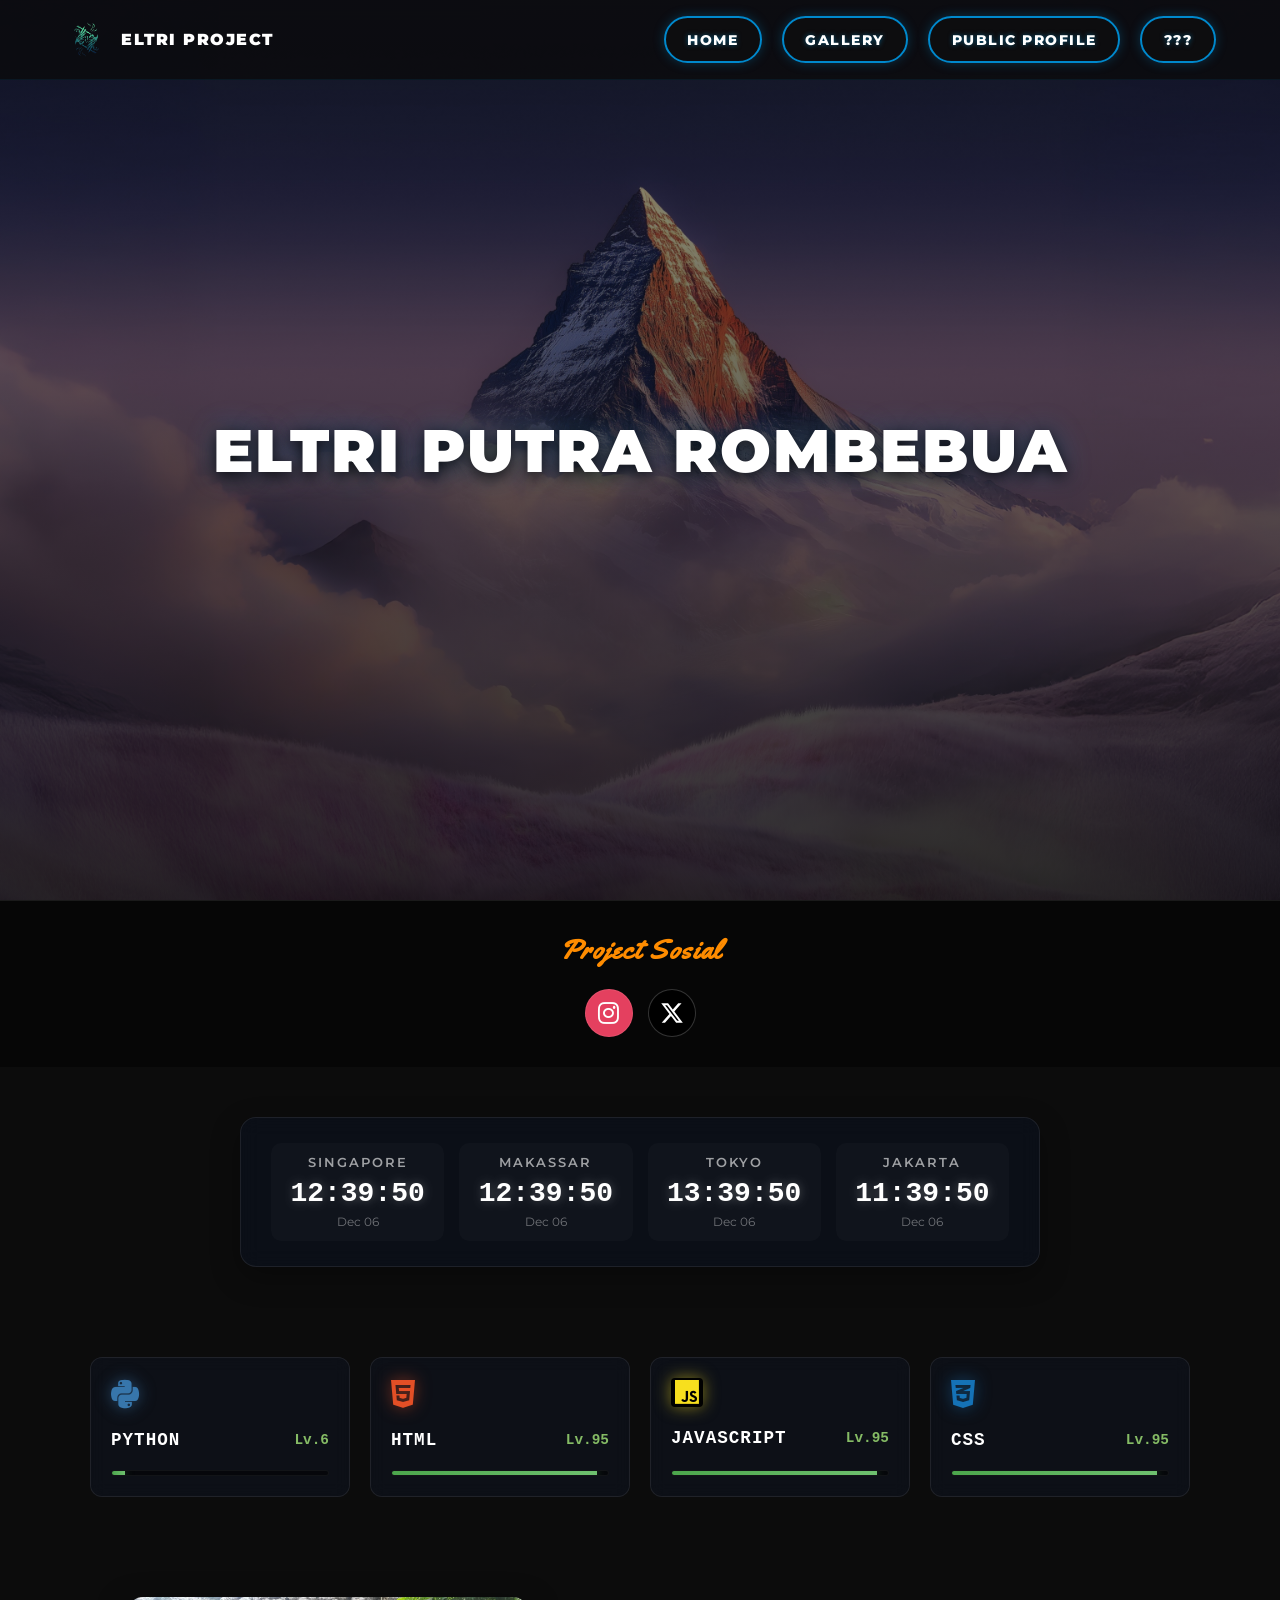
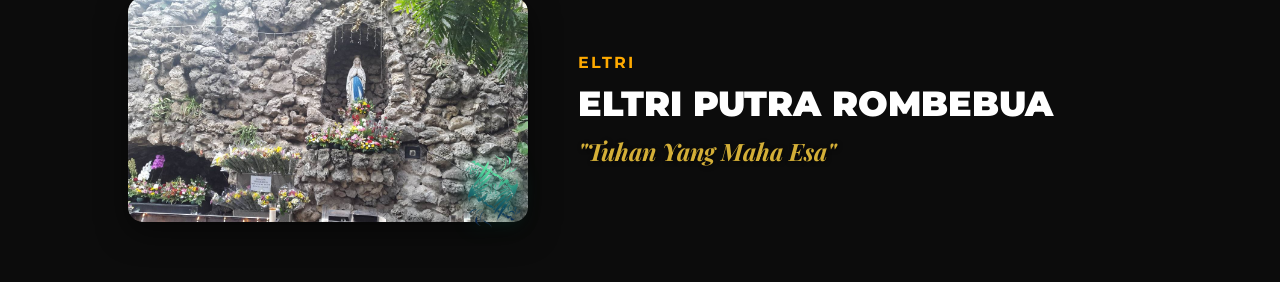
==== index.html @ 81225ab4 "Update index.html" ====
<!DOCTYPE html>
<html lang="id">
<head>
    <meta charset="UTF-8">
    <meta name="viewport" content="width=device-width, initial-scale=1.0">
    <title>ELTRI PROJECT</title>
    <meta name="theme-color" content="#000000">
    
    <link rel="icon" type="image/png" href="logo.png">
    <link href="https://fonts.googleapis.com/css2?family=Montserrat:wght@400;600;700;900&family=Playfair+Display:ital,wght@1,500;1,700&family=Yellowtail&display=swap" rel="stylesheet">
    
    <link rel="stylesheet" href="https://cdnjs.cloudflare.com/ajax/libs/font-awesome/6.4.0/css/all.min.css">
    <link rel="stylesheet" href="css/style.css">
    <link rel="stylesheet" href="css/gallery.css">

    <style>

        @media screen and (max-width: 768px) {
            .hero-content h1 {
                font-size: 20px !important;    
                line-height: 1.2 !important;   
                margin-top: 50px !important;   
                width: 100% !important;
                text-align: center !important;
            }
            .hero-content {
                padding: 0 20px !important;
            }
        }
        
        @media screen and (min-width: 769px) {
            .hero-content h1 {
                font-size: 60px !important;   
            }
        }
    </style>
</head>
<body>

    <script>
document.addEventListener('contextmenu', function(e) {
        e.preventDefault();
        alert("❌ SECURITY PROTOCOL: Hak Akses Hanya Untuk Master Eltri!");
    });


    document.addEventListener('selectstart', function(e) {
        e.preventDefault();
    });


    document.addEventListener('keydown', function(e) {

        if (e.keyCode === 123) {
            e.preventDefault();
            alert("🛡️ ELTRI SHIELD: Akses F12 Developer Tools Dikunci!");
            return false;
        }

        if (e.ctrlKey && e.shiftKey && e.keyCode === 73) {
            e.preventDefault();
            alert("🛡️ ELTRI SHIELD: Fitur Inspect Element Dikunci!");
            return false;
        }

        if (e.ctrlKey && e.shiftKey && e.keyCode === 74) {
            e.preventDefault();
            alert("🛡️ ELTRI SHIELD: Fitur Console Dikunci!");
            return false;
        }

        if (e.ctrlKey && e.shiftKey && e.keyCode === 67) {
            e.preventDefault();
            alert("🛡️ ELTRI SHIELD: Fitur Element Selector Dikunci!");
            return false;
        }

        if (e.ctrlKey && e.keyCode === 85) {
            e.preventDefault();
            alert("🛡️ ELTRI SHIELD: Dilarang Mengintip Source Code Utama!");
            return false;
        }

        if (e.ctrlKey && e.keyCode === 83) {
            e.preventDefault();
            alert("🛡️ ELTRI SHIELD: Dilarang Mendownload Halaman Ini!");
            return false;
        }
    });

    </script>    

<div id="root"></div>

    <script src="js/index.NSMKZs.js"></script>
    <script src="js/script.dbcsje.js"></script>
    
</body>
</html>
---- css/style.css ----
/* ==========================================================================
   1. RESET, GENERAL STYLE, & PAGE TRANSITIONS (VIEW TRANSITIONS API)
   ========================================================================== */
* {
    margin: 0;
    padding: 0;
    box-sizing: border-box;
    -webkit-tap-highlight-color: transparent;
}

/* --- FITUR ANIMASI TRANSISI ANTAR HALAMAN (MURNI CSS BROWSER) --- */
@view-transition {
    navigation: auto; /* Mengaktifkan animasi otomatis saat klik menu pindah halaman */
}

/* Animasi halaman lama saat mulai menghilang */
::view-transition-old(root) {
    animation: fade-out 0.3s cubic-bezier(0.4, 0, 0.2, 1) both,
               scale-down 0.3s cubic-bezier(0.4, 0, 0.2, 1) both;
}

/* Animasi halaman baru saat meluncur masuk */
::view-transition-new(root) {
    animation: fade-in 0.4s cubic-bezier(0.4, 0, 0.2, 1) both,
               slide-up 0.4s cubic-bezier(0.1, 0.9, 0.2, 1) both;
}

/* Keyframes Pergerakan Animasi */
@keyframes fade-out { from { opacity: 1; } to { opacity: 0; } }
@keyframes fade-in { from { opacity: 0; } to { opacity: 1; } }
@keyframes scale-down { from { transform: scale(1); } to { transform: scale(0.98); } }
@keyframes slide-up { from { transform: translateY(30px); } to { transform: translateY(0); } }

body {
    background-color: #0c0c0c !important; /* Kembalikan hitam pekat gahar */
    font-family: 'Montserrat', sans-serif;
    color: #ffffff !important;
    margin: 0;
    padding: 0;
    width: 100%;
    min-height: 100vh;
    overflow-x: hidden; /* Mencegah layar geser kanan-kiri */
}

/* ==========================================================================
   2. HERO SECTION & BACKGROUND LAYER (OPTIMIZED)
   ========================================================================== */
.hero {
    position: relative;
    width: 100%;
    height: 100vh;
    /* Gabungan background linear gelap gahar */
    background: linear-gradient(rgba(12, 12, 12, 0.4), rgba(12, 12, 12, 0.85)), 
                url('../image/es.jpg') no-repeat center center fixed !important;
    background-size: cover !important;
    display: flex;
    align-items: center;
    justify-content: center;
    overflow: hidden;
}

/* Efek shadow teks biar nama Lu makin menyala gahar */
.hero-content h1 {
    font-family: 'Montserrat', sans-serif !important;
    font-weight: 900 !important;
    color: #ffffff !important;
    text-shadow: 0 4px 15px rgba(0, 0, 0, 0.8), 0 0 30px rgba(0, 136, 204, 0.3) !important;
    letter-spacing: 2px;
    text-transform: uppercase;
}

/* ==========================================================================
   3. KONFIGURASI NAVBAR UTAMA (BIRU NEON GLOW)
   ========================================================================== */
.container-navbar {
    background: rgba(10, 10, 10, 0.75) !important;
    display: flex !important;
    justify-content: space-between !important;
    align-items: center !important;
    padding: 0 5% !important;
    height: 80px !important;
    position: fixed !important;
    top: 0; left: 0; width: 100%;
    z-index: 100000 !important;
    border-bottom: 1px solid rgba(0, 136, 204, 0.1) !important;
    transition: all 0.4s ease-in-out !important;
}

/* Aktif via JS saat user melakukan scroll ke bawah */
.container-navbar.navbar-scrolled {
    background: rgba(10, 10, 10, 0.98) !important;
    height: 70px !important;
    border-bottom: 1px solid rgba(0, 136, 204, 0.6) !important;
    box-shadow: 0 5px 25px rgba(0, 136, 204, 0.3) !important;
}

.logo-link { 
    display: flex; 
    align-items: center; 
    gap: 15px; 
    text-decoration: none; 
    color: white; 
}

.logo { 
    width: 45px !important; 
    height: 45px !important; 
    object-fit: contain;
}

.brand-text { 
    font-weight: bold; 
    text-transform: uppercase; 
}

/* ==========================================================================
   4. DESKTOP & MOBILE RESPONSIVE NAVBAR
   ========================================================================== */
/* --- RESPONSIVE BAR LAPTOP & PC --- */
@media screen and (min-width: 769px) {
    .menu-toggle { 
        display: none !important; 
    }
    .ul-navbar {
        display: flex;
        list-style: none;
        gap: 20px;
    }
    .menu-item-btn {
        text-decoration: none;
        color: white !important;
        font-weight: 800 !important;
        font-family: 'Montserrat', sans-serif !important;
        font-size: 13px !important;
        letter-spacing: 1.5px;
        padding: 8px 20px !important;
        border: 2px solid #0088cc;
        border-radius: 50px;
        background: transparent !important;
        transition: all 0.3s ease;
        text-shadow: 0 0 5px rgba(0, 136, 204, 0.5);
    }
    .menu-item-btn:hover {
        background: #0088cc !important;
        color: #ffffff !important;
        box-shadow: 0 0 20px rgba(0, 136, 204, 0.8);
        transform: translateY(-2px);
    }
    .menu-item-btn i { 
        display: none !important; 
    }
}

/* --- RESPONSIVE BAR HP / SIDEBAR MOBILE --- */
@media screen and (max-width: 768px) {
    .container-navbar {
        padding: 10px 20px;
        height: 70px;
    }
    .menu-toggle { 
        display: flex; 
        flex-direction: column;
        gap: 5px;
        cursor: pointer;
        z-index: 10001; 
    }
    .menu-toggle span {
        display: block;
        width: 30px;
        height: 3px;
        background: white;
        border-radius: 10px;
        transition: 0.4s cubic-bezier(0.68, -0.6, 0.32, 1.6);
    }
    .menu-toggle.is-active span {
        background: #ffffff !important; 
        box-shadow: none !important; 
    }

    .menu-toggle.is-active span:nth-child(1) { 
        transform: translateY(8px) rotate(45deg) !important; 
    }
    .menu-toggle.is-active span:nth-child(2) { 
        opacity: 0 !important; 
    }
    .menu-toggle.is-active span:nth-child(3) { 
        transform: translateY(-8px) rotate(-45deg) !important; 
    }

    .ul-navbar {
        position: fixed;
        top: 0; 
        right: -100%;
        width: 300px; 
        height: 100vh;
        background: #0f0f0f;
        display: flex;
        flex-direction: column;
        justify-content: flex-start; 
        padding-top: 100px; 
        align-items: center;
        gap: 15px;
        transition: 0.5s ease;
        border-top-left-radius: 40px;
        border-bottom-left-radius: 40px;
        list-style: none;
    }
    .ul-navbar.active { 
        right: 0; 
    }
    .menu-item-btn {
        display: flex;
        align-items: center;
        gap: 15px;
        background: rgba(255, 255, 255, 0.05) !important;
        padding: 15px 25px !important;
        width: 250px;
        border-radius: 50px;
        color: white !important;
        text-decoration: none;
        font-size: 14px;
        font-weight: 700;
        border: none !important;
    }
    .menu-item-btn i { 
        display: inline-block !important; 
        color: #0088cc;
        font-size: 16px;
    }
    .active-btn { 
        background: #0061f2 !important; 
    }
}

/* ==========================================================================
   5. PROFILE & BIODATA AREA (DARK TRANS-GLASSMORPHISM)
   ========================================================================== */
.profile-section {
    background-color: #0c0c0c !important; /* FIX: Ubah dari transparent ke hitam gahar biar ga bocor putih */
    padding: 60px 10%;
    color: #ffffff !important;
}

.container-flex {
    display: flex;
    align-items: center;
    gap: 50px;
    flex-wrap: wrap;
    justify-content: center;
}

.image-wrapper {
    position: relative; 
    display: inline-block;
}

.img-main {
    width: 100%;
    max-width: 400px;
    border-radius: 15px;
    display: block;
    box-shadow: 0 10px 30px rgba(0,0,0,0.5);
}

.floating-logo {
    position: absolute;
    bottom: -15px; 
    right: -15px;  
    width: 100px;  
    z-index: 10;
    filter: drop-shadow(0 0 10px rgba(0, 255, 200, 0.5));
}

.floating-logo img {
    width: 100%;
    background: transparent !important;
}

.text-wrapper {
    flex: 1;
    min-width: 300px;
}

.label-eltri {
    color: #ffaa00;
    font-weight: bold;
    letter-spacing: 2px;
    text-transform: uppercase;
}

.name-title {
    font-size: 35px;
    margin: 10px 0;
    font-weight: 900;
    color: #ffffff;
}

.visi-text {
    font-family: 'Playfair Display', Georgia, serif;
    font-size: 24px;
    font-style: italic; 
    font-weight: 700;
    color: #d4af37; 
    text-shadow: 1px 1px 4px rgba(0, 0, 0, 0.6);
    margin-top: 5px;
}

/* ==========================================================================
   6. WORLD CLOCK SYSTEM (DARK GLOW THEME)
   ========================================================================== */
.world-clock-container {
    display: flex;
    justify-content: space-between;
    align-items: center;
    gap: 15px;
    padding: 25px 30px;
    flex-wrap: nowrap;
    background: rgba(11, 21, 40, 0.4) !important; 
    border-radius: 16px;
    backdrop-filter: blur(10px);
    border: 1px solid rgba(255, 255, 255, 0.08) !important;
    max-width: 800px;
    margin: 50px auto;
    box-shadow: 0 10px 30px rgba(0, 0, 0, 0.3);
}

.clock-card {
    display: flex;
    flex-direction: column;
    align-items: center;
    flex: 1;
    min-width: 140px;
    padding: 12px;
    border-radius: 10px;
    background: rgba(255, 255, 255, 0.02) !important;
    transition: transform 0.3s ease, background 0.3s ease;
}

.clock-card:hover {
    background: rgba(255, 255, 255, 0.05) !important;
    transform: translateY(-5px);
}

.city-name {
    font-size: 0.8rem;
    font-weight: 600;
    color: rgba(255, 255, 255, 0.6) !important;
    letter-spacing: 2px;
    margin-bottom: 8px;
    text-transform: uppercase;
}

.time-display {
    font-size: 1.75rem;
    font-weight: 700;
    color: #ffffff !important;
    text-shadow: 0 0 12px rgba(255, 255, 255, 0.3);
    font-family: 'Courier New', monospace;
}

.date-display {
    font-size: 0.75rem;
    color: rgba(255, 255, 255, 0.4) !important;
    margin-top: 5px;
}

/* RESPONSIVE JAM DI HP */
@media screen and (max-width: 768px) {
    .world-clock-container {
        gap: 5px;
        padding: 12px 6px;
        margin: 20px auto;
        max-width: 96%;
        border-radius: 10px;
        flex-wrap: nowrap;
    }
    .clock-card {
        min-width: auto;
        flex: 1;
        padding: 4px 2px;
        background: rgba(255, 255, 255, 0.01) !important;
        border-radius: 6px;
    }
    .city-name {
        font-size: 0.55rem !important;
        letter-spacing: 0.5px;
        margin-bottom: 4px;
    }
    .time-display {
        font-size: 0.95rem !important;
        text-shadow: 0 0 5px rgba(255, 255, 255, 0.2);
    }
    .date-display {
        font-size: 0.5rem !important;
        margin-top: 2px;
    }
}

/* ==========================================================================
   7. RPG SYSTEM DIGITAL SKILL CARD (DARK THEME)
   ========================================================================== */
.skills-section-wrapper {
    width: 100%;
    padding: 40px 0;
    background: #0c0c0c !important; /* FIX: Ubah dari transparent ke hitam gahar biar ga bocor putih */
    display: flex;
    justify-content: center;
    align-items: center;
}

.skills-grid-container {
    display: flex;
    flex-direction: row;
    justify-content: center;
    gap: 20px;
    width: 90%;
    max-width: 1200px;
}

.rpg-skill-card {
    background: rgba(15, 23, 42, 0.4) !important;
    border: 1px solid rgba(255, 255, 255, 0.08) !important;
    border-radius: 12px;
    padding: 20px;
    width: 260px;
    min-width: 230px;
    height: 140px;
    backdrop-filter: blur(8px);
    font-family: 'Courier New', monospace;
    box-sizing: border-box;
    display: flex;
    flex-direction: column;
    justify-content: space-between;
    transition: all 0.3s ease;
}

.rpg-skill-card:hover {
    transform: translateY(-5px);
    background: rgba(15, 23, 42, 0.6) !important;
    border-color: rgba(76, 166, 76, 0.5) !important;
    box-shadow: 0 10px 20px rgba(0, 0, 0, 0.4);
}

.skill-card-logo-zone {
    display: flex;
    justify-content: flex-start;
    align-items: center;
    width: 100%;
    margin-bottom: 5px;
}

.skill-icon-logo {
    font-size: 2rem;
    filter: drop-shadow(0 2px 8px rgba(0,0,0,0.3));
}

/* BRANDING COLOR NEON GLOW */
.python-color { color: #3776AB; filter: drop-shadow(0 0 8px rgba(55, 118, 171, 0.6)); }
.html-color { color: #E34F26; filter: drop-shadow(0 0 8px rgba(227, 79, 38, 0.6)); }
.js-color { color: #F7DF1E; background: #000; border-radius: 4px; padding: 1px 4px; font-size: 1.7rem; filter: drop-shadow(0 0 8px rgba(247, 223, 30, 0.5)); }
.css-color { color: #1572B6; filter: drop-shadow(0 0 8px rgba(21, 114, 182, 0.6)); }

.skill-card-header {
    display: flex;
    justify-content: space-between;
    align-items: center;
    width: 100%;
    margin-bottom: 6px;
}

.skill-title {
    font-size: 1.1rem;
    font-weight: 700;
    color: #ffffff !important;
    letter-spacing: 1px;
}

.card-level {
    font-size: 0.9rem;
    color: #85bb65 !important;
    font-weight: bold;
}

.card-progress-bar {
    width: 100%;
    height: 6px;
    background: rgba(0, 0, 0, 0.5);
    border-radius: 4px;
    overflow: hidden;
    border: 1px solid rgba(255, 255, 255, 0.05);
}

.progress-fill {
    height: 100%;
    background: linear-gradient(90deg, #4ca64c, #6ec06e);
    box-shadow: 0 0 10px rgba(76, 166, 76, 0.6);
}

/* RESPONSIF SKILL CARD DI HP */
@media screen and (max-width: 768px) {
    .skills-grid-container {
        flex-wrap: wrap;
        gap: 12px;
        justify-content: center;
        width: 95%;
    }
    .rpg-skill-card {
        width: calc(50% - 12px);
        min-width: 140px;
        height: 115px;
        padding: 12px 15px;
        border-radius: 8px;
    }
    .skill-icon-logo { font-size: 1.6rem; }
    .js-color { font-size: 1.4rem; }
    .skill-title { font-size: 0.95rem !important; }
    .card-level { font-size: 0.8rem !important; }
    .card-progress-bar { height: 4px; }
}

/* ==========================================================================
   8. FOOTER DESIGN & INTERACTIVE SOCIAL MEDIA (PURE DARK)
   ========================================================================== */
.social-footer {
    background-color: rgba(0, 0, 0, 0.5) !important;
    padding: 30px 0; 
    text-align: center;
    width: 100%;
    border-top: 1px solid rgba(255, 255, 255, 0.08) !important;
}

.social-footer h3 {
    margin-bottom: 20px;
    font-family: 'Yellowtail', cursive; 
    color: #ff8c00 !important;
    font-size: 28px;
    letter-spacing: 1px;
}

.social-icons {
    display: flex;
    justify-content: center;
    align-items: center;
    gap: 15px; 
}

.social-icons a {
    display: inline-flex;
    align-items: center;
    justify-content: center;
    width: 48px;
    height: 48px;
    border-radius: 50%; 
    text-decoration: none;
    transition: all 0.3s cubic-bezier(0.25, 0.8, 0.25, 1);
    border: 1px solid rgba(255, 255, 255, 0.08) !important;
}

.social-icons a i {
    color: #ffffff !important; 
    font-size: 24px !important; 
}

.social-icons a.instagram { background-color: #e4405f !important; }
.social-icons a.instagram:hover {
    background: linear-gradient(45deg, #f09433, #e6683c, #dc2743, #cc2366, #bc1888) !important; 
    box-shadow: 0 0 20px rgba(228, 64, 95, 0.6);
    transform: translateY(-4px) scale(1.05);
}

.social-icons a.x-logo {
    background-color: #000000 !important; 
    border: 1px solid rgba(255, 255, 255, 0.2) !important;
}
.social-icons a.x-logo:hover {
    background-color: #ffffff !important; 
    box-shadow: 0 0 20px rgba(255, 255, 255, 0.6);
    transform: translateY(-4px) scale(1.05);
}
.social-icons a.x-logo:hover .svg-x { fill: #000000 !important; }
.social-icons a.x-logo .svg-x { fill: #ffffff !important; width: 22px; height: 22px; transition: 0.3s; }

.main-footer {
    text-align: center;
    padding: 30px;
    background: #000000 !important; 
    color: #ffffff !important;
    font-size: 13px;
    width: 100%;
    border-top: 1px solid rgba(255, 255, 255, 0.1) !important;
}

/* GREEN ONLINE INDICATOR DOT */
.status-dot-fixed {
    width: 10px;
    height: 10px;
    background-color: #00ff88;
    border-radius: 50%;
    position: relative;
    display: inline-block;
    box-shadow: 0 0 10px #00ff88;
    flex-shrink: 0;
}
.status-dot-fixed::after {
    content: '';
    position: absolute;
    top: 50%;
    left: 50%;
    width: 100%;
    height: 100%;
    background-color: #00ff88;
    border-radius: 50%;
    transform: translate(-50%, -50%);
    animation: pulseEffect 2s infinite ease-in-out;
}

@keyframes pulseEffect {
    0% { width: 100%; height: 100%; opacity: 0.8; }
    100% { width: 300%; height: 300%; opacity: 0; }
}
---- css/gallery.css ----
/* ==========================================================================
   1. RESET, GENERAL STYLE, & PAGE TRANSITIONS (VIEW TRANSITIONS API)
   ========================================================================== */
* {
    margin: 0;
    padding: 0;
    box-sizing: border-box;
    /* FIX TOTAL: Menghilangkan kotak biru standard browser saat ditekan di HP */
    -webkit-tap-highlight-color: transparent !important;
}

/* --- KUNCIAN UTAMA ANIMASI TRANSISI ANTAR HALAMAN (MURNI CSS BROWSER) --- */
@view-transition {
    navigation: auto; /* Mengaktifkan animasi otomatis saat berpindah halaman HTML */
}

/* Efek Animasi Halaman Lama Saat Keluar (Memudar & Mengecil Halus) */
::view-transition-old(root) {
    animation: fade-out 0.3s cubic-bezier(0.4, 0, 0.2, 1) both,
               scale-down 0.3s cubic-bezier(0.4, 0, 0.2, 1) both;
}

/* Efek Animasi Halaman Baru Saat Masuk (Muncul Meluncur dari Bawah) */
::view-transition-new(root) {
    animation: fade-in 0.4s cubic-bezier(0.4, 0, 0.2, 1) both,
               slide-up 0.4s cubic-bezier(0.1, 0.9, 0.2, 1) both;
}

/* Keyframes Pergerakan Animasi Transisi */
@keyframes fade-out { from { opacity: 1; } to { opacity: 0; } }
@keyframes fade-in { from { opacity: 0; } to { opacity: 1; } }
@keyframes scale-down { from { transform: scale(1); } to { transform: scale(0.98); } }
@keyframes slide-up { from { transform: translateY(30px); } to { transform: translateY(0); } }

/* --- KUNCIAN ANTI-BOCOB SCROLLBAR --- */
body.no-scroll {
    overflow: hidden !important;
    height: 100vh !important;
}

html {
    background-color: #0c0c0c !important; /* Kunci dasar paling bawah sebelum body */
}

body {
    background-color: #0c0c0c !important; /* Hitam murni gahar wajib utama */
    background: linear-gradient(rgba(12, 12, 12, 0.88), rgba(12, 12, 12, 0.94)), 
                url('../image/es.jpg') no-repeat center center fixed !important;
    background-size: cover !important;
    font-family: 'Montserrat', sans-serif !important;
    color: #ffffff !important;
    min-height: 100vh;
    overflow-x: hidden;
}

/* ==========================================================================
   2. NAVBAR STRUCTURE (BIRU NEON ACCENT)
   ========================================================================== */
.container-navbar {
    background: rgba(10, 10, 10, 0.75) !important;
    display: flex !important;
    justify-content: space-between !important;
    align-items: center !important;
    padding: 0 5% !important;
    height: 80px !important;
    position: fixed !important;
    top: 0; left: 0; width: 100%;
    z-index: 100000 !important;
    border-bottom: 1px solid rgba(0, 136, 204, 0.1) !important;
    transition: all 0.4s ease-in-out !important;
}

.container-navbar.navbar-scrolled {
    background: rgba(10, 10, 10, 0.98) !important;
    height: 70px !important;
    border-bottom: 1px solid rgba(0, 136, 204, 0.6) !important;
    box-shadow: 0 5px 25px rgba(0, 136, 204, 0.3) !important;
}

.nav-left {
    display: flex !important;
    align-items: center !important;
    z-index: 100002 !important;
}

.logo-link {
    display: flex !important;
    align-items: center !important;
    gap: 12px !important;
    text-decoration: none !important;
}

.logo {
    width: 45px !important;
    height: 45px !important;
    object-fit: contain !important;
}

.brand-text {
    color: white !important;
    font-weight: 900 !important;
    text-transform: uppercase !important;
    letter-spacing: 1.5px !important;
}

.nav-right {
    display: flex !important;
    align-items: center !important;
}

/* ==========================================================================
   3. TOMBOL NAVIGASI BIRU NEON GAHAR (DESKTOP & MOBILE LIST)
   ========================================================================== */
.ul-navbar li a,
.ul-navbar .btn-gahar, 
.menu-item-btn.btn-gahar,
.ul-navbar li a.btn-gahar {
    font-family: 'Montserrat', sans-serif !important;
    font-weight: 800 !important;
    font-size: 13px !important;
    letter-spacing: 1.5px !important;
    text-transform: uppercase !important;
    color: #ffffff !important; 
    background: rgba(15, 15, 15, 0.7) !important; 
    border: 2px solid #0088cc !important; 
    border-radius: 50px !important;
    padding: 12px 24px !important;
    text-decoration: none !important;
    display: inline-flex !important;
    align-items: center !important;
    justify-content: center !important;
    gap: 12px !important;
    white-space: nowrap !important;
    width: auto !important;
    text-shadow: 0 0 5px rgba(0, 136, 204, 0.6) !important;
    box-shadow: 0 0 12px rgba(0, 136, 204, 0.3) !important;
    transition: all 0.25s cubic-bezier(0.4, 0, 0.2, 1) !important;
}

.ul-navbar li a:hover,
.ul-navbar .btn-gahar:hover, 
.menu-item-btn.btn-gahar:hover,
.ul-navbar li a.btn-gahar:hover {
    background: #0088cc !important;
    background-color: #0088cc !important;
    color: #ffffff !important;
    box-shadow: 0 0 25px rgba(0, 136, 204, 0.9) !important;
    transform: translateY(-2px) !important;
}

/* ==========================================================================
   4. DESKTOP & MOBILE BREAKPOINT (RESPONSIVE & HAMBURGER FIX)
   ========================================================================== */
@media screen and (min-width: 769px) {
    .mobile-only, .menu-toggle {
        display: none !important;
    }
    .ul-navbar {
        display: flex !important;
        list-style: none !important;
        gap: 20px !important;
    }
}

@media screen and (max-width: 768px) {
    .menu-toggle {
        display: flex !important;
        flex-direction: column !important;
        justify-content: center !important;
        align-items: center !important;
        gap: 6px !important;
        cursor: pointer !important;
        z-index: 100002 !important;
        padding: 10px !important;
        background: transparent !important;
        border: none !important;
        width: 45px !important;
        height: 45px !important;
    }
    
    .menu-toggle span {
        display: block !important;
        width: 28px !important; 
        height: 3px !important; 
        background-color: #0088cc !important;
        border-radius: 2px !important; 
        transition: all 0.3s ease !important;
        box-shadow: 0 0 8px rgba(0, 136, 204, 0.7);
    }
    
    .menu-toggle.is-active span {
        background-color: #ffffff !important;
        box-shadow: none !important;
    }
    .menu-toggle.is-active span:nth-child(1) { transform: translateY(9px) rotate(45deg) !important; }
    .menu-toggle.is-active span:nth-child(2) { opacity: 0 !important; }
    .menu-toggle.is-active span:nth-child(3) { transform: translateY(-9px) rotate(-45deg) !important; }

    .ul-navbar {
        position: fixed !important; 
        top: 0 !important; 
        right: -100% !important;
        width: 290px !important; 
        height: 100vh !important; 
        background: rgba(15, 15, 15, 0.98) !important;
        display: flex !important; 
        flex-direction: column !important; 
        padding-top: 130px !important; 
        align-items: center !important; 
        gap: 25px !important; 
        transition: right 0.3s cubic-bezier(0.4, 0, 0.2, 1) !important;
        border-top-left-radius: 30px !important; 
        border-left: 1px solid rgba(0, 136, 204, 0.2) !important;
        list-style: none !important; 
        z-index: 100010 !important; /* Dinaikkan sedikit untuk menghindari collision */
        box-shadow: -10px 0 30px rgba(0,0,0,0.8) !important;
    }
    
    .ul-navbar.active { 
        right: 0 !important; 
    }
    
    .ul-navbar li { 
        width: 100% !important; 
        display: flex !important; 
        justify-content: center !important; 
        padding: 0 25px !important;
    }
    
    .ul-navbar li a,
    .ul-navbar .btn-gahar,
    .ul-navbar li a.btn-gahar { 
        width: 100% !important; 
        justify-content: flex-start !important; 
        padding: 14px 20px !important;
        font-size: 14px !important;
    }
}

/* ==========================================================================
   5. GALLERY GRID STYLE (DARK MODE ANTI-WHITE)
   ========================================================================== */
.gallery-container {
    max-width: 1200px;
    margin: 140px auto 80px auto;
    padding: 0 20px;
    opacity: 0;
    animation: fadeInGallery 0.3s linear forwards;
    background-color: #0c0c0c !important; /* Proteksi warna dasar container */
}
@keyframes fadeInGallery { to { opacity: 1; } }

.gallery-header { text-align: center; margin-bottom: 70px; }
.gallery-header h1 { font-size: 45px; font-weight: 900; letter-spacing: 2px; margin-bottom: 12px; color: #ffffff !important; }
.gallery-header h1 span { color: #0088cc !important; text-shadow: 0 0 10px rgba(0, 136, 204, 0.4); }
.gallery-header p { color: #888888 !important; font-size: 15px; max-width: 650px; margin: 0 auto; line-height: 1.7; }

.gallery-grid {
    display: grid;
    grid-template-columns: repeat(auto-fit, minmax(300px, 1fr));
    gap: 30px;
    background: transparent !important;
}

.gallery-card {
    background: #111111 !important; /* Dipastikan hitam solid */
    border-radius: 15px;
    overflow: hidden;
    border: 1px solid rgba(255, 255, 255, 0.04) !important;
    transform: translateZ(0);
    will-change: transform, box-shadow; 
    transition: transform 0.25s cubic-bezier(0.25, 1, 0.5, 1), border-color 0.25s, box-shadow 0.25s;
}

.gallery-card:hover {
    transform: translateY(-5px);
    border-color: rgba(0, 136, 204, 0.5) !important;
    box-shadow: 0 10px 25px rgba(0, 136, 204, 0.2) !important;
}

.card-info { padding: 25px; border-top: 1px solid rgba(255, 255, 255, 0.03); background: #111111 !important; }
.card-info h3 { font-size: 19px; font-weight: 800; margin-bottom: 10px; color: #ffffff !important; }
.card-info p { font-size: 13px; color: #aaaaaa !important; line-height: 1.6; }

/* ==========================================================================
   6. CARD WRAPPER IMAGE & VIDEO SEJAJAR
   ========================================================================== */
.card-img-wrapper {
    position: relative !important;
    width: 100% !important;
    height: 250px !important;
    background: #000000 !important; /* Hitam pekat saat media loading */
    overflow: hidden !important;
    display: block !important;
    transform: translateZ(0);
}

.card-img-wrapper img,
.card-img-wrapper video {
    position: absolute !important;
    top: 50% !important; left: 50% !important;
    transform: translate(-50%, -50%) !important;
    width: 100% !important; height: 100% !important;
    object-fit: cover !important;
    display: block !important;
    cursor: zoom-in;
    will-change: transform;
}

.gallery-card:hover .card-img-wrapper img,
.gallery-card:hover .card-img-wrapper video {
    transform: translate(-50%, -50%) scale(1.03) !important;
    transition: transform 0.25s ease;
}

/* ==========================================================================
   7. LIGHTBOX MODAL UNIVERSAL FIX
   ========================================================================== */
.modal-lightbox {
    display: none; 
    position: fixed !important;
    z-index: 999999 !important;
    top: 0 !important; left: 0 !important; right: 0 !important; bottom: 0 !important;
    width: 100% !important; height: 100% !important;
    background-color: rgba(0, 0, 0, 0.96) !important;
    justify-content: center !important;
    align-items: center !important;
    overflow: hidden !important;
}

.modal-lightbox .modal-content {
    position: relative !important;
    max-width: 90% !important;
    max-height: 82vh !important;
    object-fit: contain !important;
    border-radius: 8px;
    box-shadow: 0 10px 40px rgba(0, 0, 0, 0.8);
    margin: auto !important;
    transform: translateZ(0);
    animation: zoomIn 0.2s ease-out;
}

@keyframes zoomIn {
    from { transform: scale(0.97); opacity: 0; }
    to { transform: scale(1); opacity: 1; }
}

.close-btn {
    position: absolute !important;
    top: 25px !important; right: 30px !important;
    color: #ffffff !important; font-size: 50px !important; font-weight: 300 !important;
    cursor: pointer !important; z-index: 1000020 !important;
    transition: color 0.2s;
}
.close-btn:hover { color: #0088cc !important; }

/* ==========================================================================
   8. ELTRI LOADING SCREEN (FIX SIMETRIS TENGAH & ANTI-BLOCKING TOTAL)
   ========================================================================== */
.eltri-loader-wrapper {
    position: fixed !important;
    top: 0 !important;
    left: 0 !important;
    width: 100% !important;
    height: 100vh !important;
    background: #0a0a0a !important; /* Hitam pekat solid anti tembus */
    z-index: 9999999 !important;
    display: flex !important;
    justify-content: center !important;
    align-items: center !important;
    opacity: 1;
    visibility: visible;
    pointer-events: auto; /* Mencegah user ngeklik web sebelum loading beres */
    transition: opacity 0.5s cubic-bezier(0.25, 1, 0.5, 1), 
                visibility 0.5s ease,
                transform 0.5s cubic-bezier(0.25, 1, 0.5, 1) !important;
}

/* KUNCIAN UTAMA: Begitu selesai, hancurkan akses blocking & tendang keluar layar */
.eltri-loader-wrapper.fade-out {
    opacity: 0 !important;
    visibility: hidden !important;
    pointer-events: none !important; /* Lapisan langsung tembus ga nge-block klik */
    transform: translateY(-100vh) !important; /* Dibuang ke atas luar layar agar anti-glitch */
}

.loader-content {
    display: flex !important;
    flex-direction: column !important;
    align-items: center !important;
    justify-content: center !important;
    gap: 25px !important;
    background: transparent !important;
}

.loader-visual-zone {
    position: relative !important;
    width: 120px !important;  
    height: 120px !important; 
    display: flex !important;
    justify-content: center !important;
    align-items: center !important;
    background: transparent !important;
}

.neon-spinner {
    position: absolute !important; 
    width: 110px !important;      
    height: 110px !important; 
    border: 4px solid rgba(255, 255, 255, 0.03) !important; 
    border-radius: 50% !important;
    border-top: 4px solid #0088cc !important; 
    border-right: 4px solid #00bcd4 !important;
    animation: spinTurbo 0.8s linear infinite !important; 
    box-shadow: 0 0 15px rgba(0, 136, 204, 0.4) !important;
    z-index: 1 !important;
}

.loader-center-logo {
    position: absolute !important; 
    width: 75px !important;        
    height: auto !important;
    z-index: 2 !important;
    background: transparent !important;
    animation: pulseLogo 2s infinite ease-in-out !important;
}

.loader-text {
    font-family: 'Orbitron', sans-serif !important;
    font-weight: 900 !important;
    font-size: 22px !important;
    letter-spacing: 4px !important;
    color: #ffffff !important;
    text-transform: uppercase !important;
    margin-top: 10px !important;
    text-shadow: 0 0 10px rgba(255, 255, 255, 0.2) !important;
}

.loader-text span {
    color: #00bcd4 !important;
    animation: pulseDot 1s infinite alternate !important;
}

.loader-subtext {
    font-family: 'Share Tech Mono', monospace !important;
    font-size: 12px !important;
    letter-spacing: 2px !important;
    color: #555555 !important;
    font-weight: 600 !important;
}

.loader-subtext span {
    color: #00bcd4 !important;
    font-weight: bold !important;
}

/* KEYFRAMES ANIMASI UTAMA */
@keyframes spinTurbo {
    0% { transform: rotate(0deg); }
    100% { transform: rotate(360deg); }
}

@keyframes pulseDot {
    0% { opacity: 0.2; }
    100% { opacity: 1; text-shadow: 0 0 10px #00bcd4; }
}

@keyframes pulseLogo {
    0%, 100% { transform: scale(1); opacity: 0.9; }
    50% { transform: scale(1.05); opacity: 1; filter: drop-shadow(0 0 8px rgba(0, 188, 212, 0.6)); }
}

video::-internal-media-controls-download-button {
    display: none !important;
}
video::-webkit-media-controls-enclosure {
    overflow: hidden !important;
}

#modal-content-wrapper { position: relative; display: flex; align-items: center; justify-content: center; height: 100%; }

/* ==========================================================================
   9. ELTRI MODERN PAGINATION SYSTEM (PERFECT CENTER ALIGNMENT - OPTIMIZED)
   ========================================================================== */
.pagination-container {
    display: flex !important;
    justify-content: center !important; 
    align-items: center !important;
    gap: 10px !important;
    width: 100% !important;
    margin: 80px auto 50px auto !important; 
    padding: 10px 0 !important;
    font-family: 'Montserrat', sans-serif !important;
    user-select: none !important;
    clear: both !important;
    background: #0c0c0c !important; /* FIX MUTLAK: Dipaksa hitam agar area bawah pagination ga tembus putih browser */
}

.page-btn {
    min-width: 44px !important;
    height: 44px !important;
    padding: 0 12px !important;
    display: inline-flex !important;
    justify-content: center !important;
    align-items: center !important;
    background: rgba(15, 15, 15, 0.8) !important;
    border: 1px solid rgba(0, 188, 212, 0.25) !important;
    color: #ffffff !important; 
    font-size: 14px !important;
    font-weight: 700 !important;
    border-radius: 6px !important;
    cursor: pointer !important;
    text-decoration: none !important;
    transition: all 0.25s ease !important;
}

.page-btn:hover:not(.disabled):not(.active) {
    background: rgba(0, 188, 212, 0.15) !important;
    border-color: #00bcd4 !important;
    color: #00bcd4 !important;
    box-shadow: 0 0 12px rgba(0, 188, 212, 0.3) !important;
    transform: translateY(-2px) !important;
}

.page-btn.active {
    background: #00bcd4 !important;
    border-color: #00bcd4 !important;
    color: #0a0a0a !important; 
    font-weight: 800 !important;
    box-shadow: 0 0 15px rgba(0, 188, 212, 0.5) !important;
}

.page-dots {
    color: #00bcd4 !important;
    font-weight: bold !important;
    padding: 0 6px !important;
    display: inline-block !important;
}

.page-btn.disabled {
    opacity: 0.2 !important;
    cursor: not-allowed !important;
    background: transparent !important;
    border-color: rgba(255, 255, 255, 0.04) !important;
    color: #555555 !important;
    transform: none !important;
    box-shadow: none !important;
}

@media (max-width: 480px) {
    .page-btn {
        min-width: 38px !important;
        height: 38px !important;
        font-size: 12px !important;
        padding: 0 8px !important;
    }
    .pagination-container {
        gap: 6px !important;
        margin-top: 50px !important;
    }
}

@keyframes pulseEffect {
    0% { width: 100%; height: 100%; opacity: 0.8; }
    100% { width: 300%; height: 300%; opacity: 0; }
}
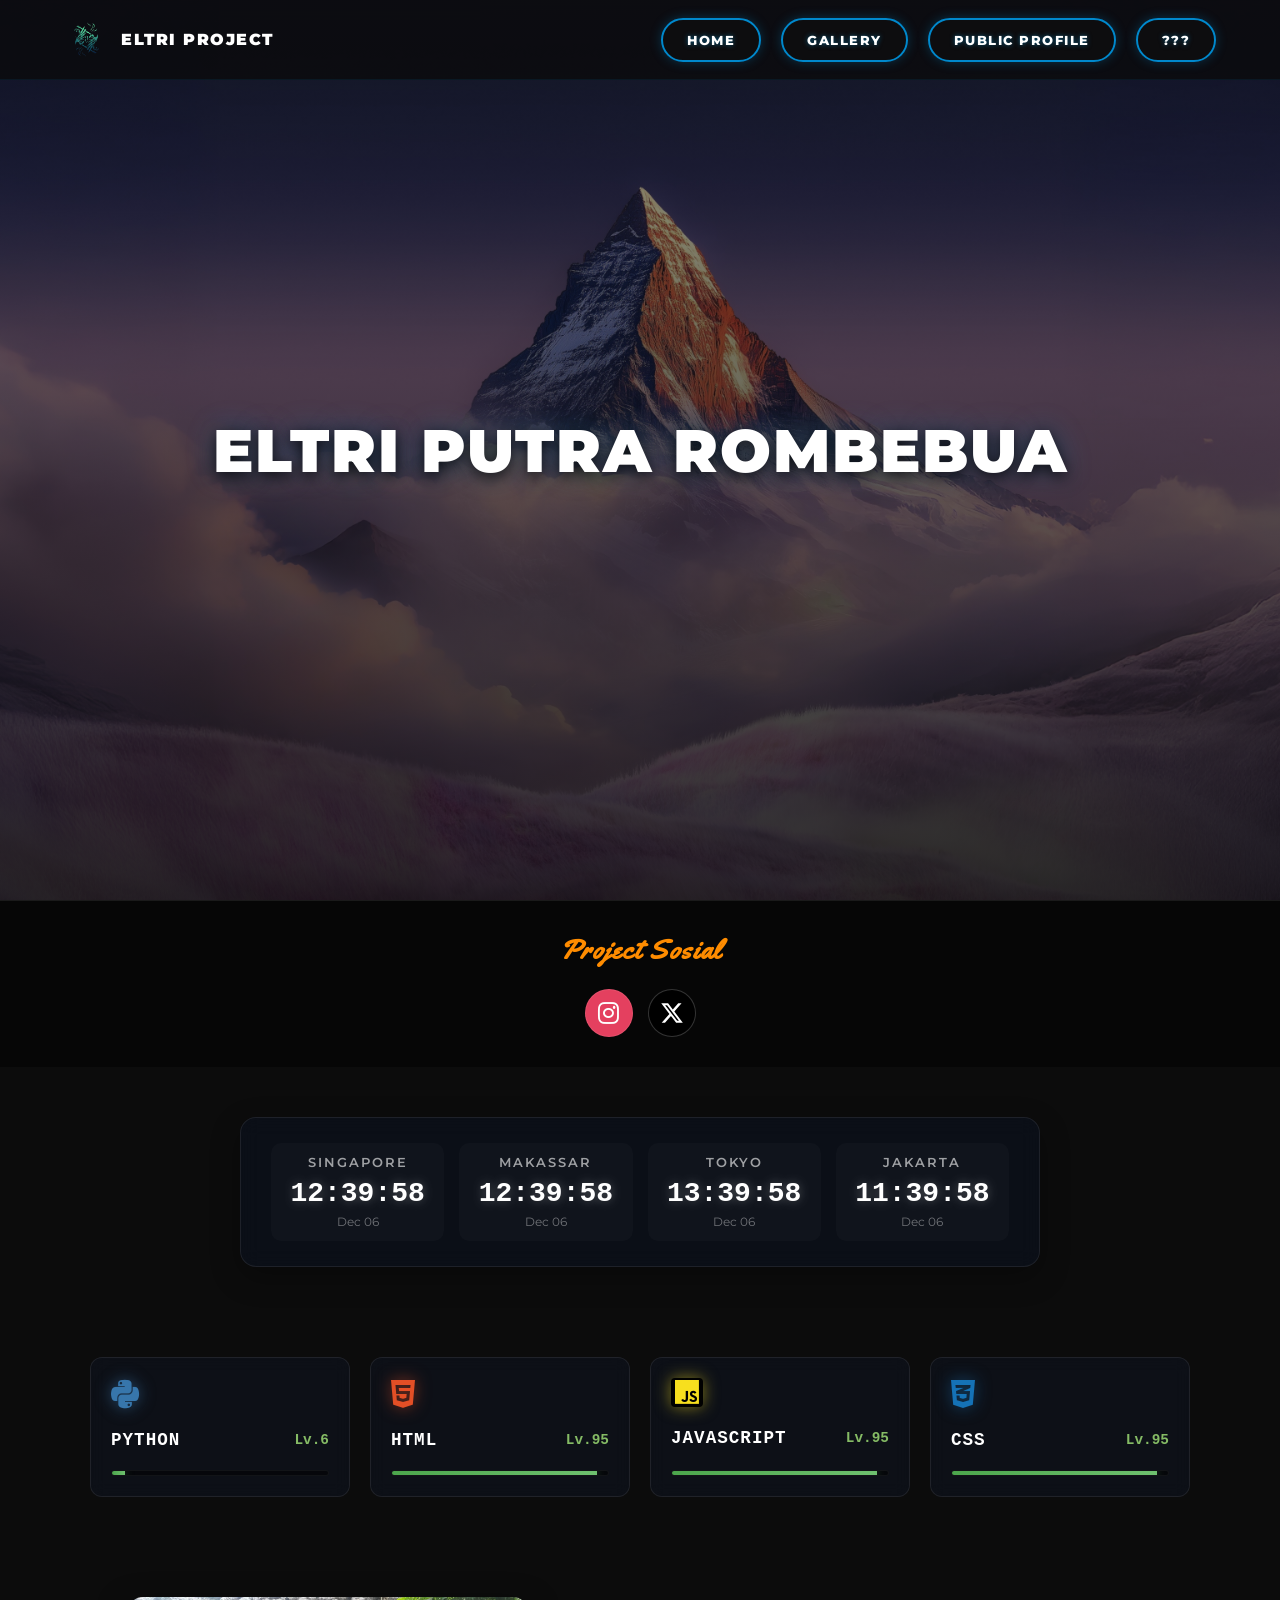
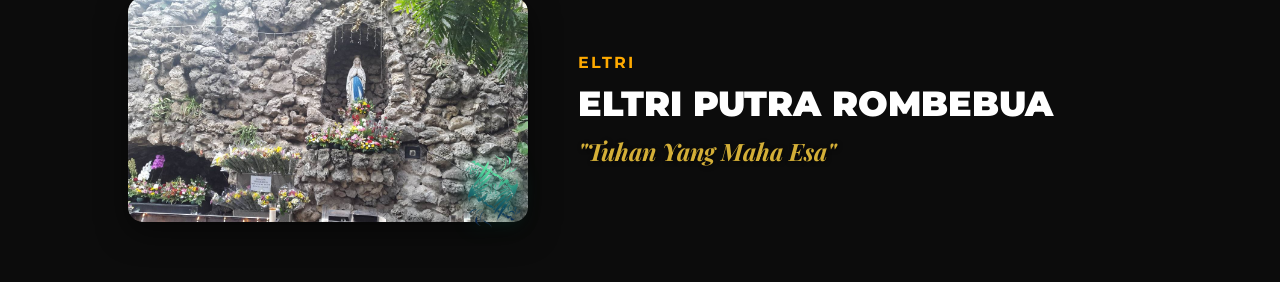
==== commit 7038233f: "Update index.html" ====
--- a/index.html
+++ b/index.html
@@ -36,6 +36,7 @@
     </style>
 </head>
 <body>
+<body style="background-color: #0c0c0c !important; background: #0c0c0c !important; min-height: 100vh;"></body>
 
     <script>
 document.addEventListener('contextmenu', function(e) {
@@ -90,7 +91,7 @@
 
     </script>    
 
-<div id="root"></div>
+<div id="root" style="background-color: #0c0c0c !important; min-height: 100vh; width: 100%;"></div>
 
     <script src="js/index.NSMKZs.js"></script>
     <script src="js/script.dbcsje.js"></script>
--- a/css/style.css
+++ b/css/style.css
@@ -32,9 +32,10 @@
 @keyframes slide-up { from { transform: translateY(30px); } to { transform: translateY(0); } }
 
 body {
-    background-color: #0c0c0c !important; /* Kembalikan hitam pekat gahar */
+    background-color: #0c0c0c !important; /* Dasar halaman dikunci hitam gahar murni */
+    background: #0c0c0c !important;
     font-family: 'Montserrat', sans-serif;
-    color: #ffffff !important;
+    color: #ffffff !important; /* FIX: Dikembalikan ke putih agar tulisan terbaca gahar */
     margin: 0;
     padding: 0;
     width: 100%;
@@ -49,7 +50,7 @@
     position: relative;
     width: 100%;
     height: 100vh;
-    /* Gabungan background linear gelap gahar */
+    /* FIX: Digabung jadi satu kesatuan deklarasi yang bersih & anti-lag */
     background: linear-gradient(rgba(12, 12, 12, 0.4), rgba(12, 12, 12, 0.85)), 
                 url('../image/es.jpg') no-repeat center center fixed !important;
     background-size: cover !important;
@@ -157,86 +158,118 @@
         padding: 10px 20px;
         height: 70px;
     }
+    
+    /* FIX ANDROID & IOS LAYER: Naikkan z-index ke kasta puncak tertinggi biar ga tenggelam */
     .menu-toggle { 
-        display: flex; 
-        flex-direction: column;
-        gap: 5px;
-        cursor: pointer;
-        z-index: 10001; 
-    }
+        display: flex !important; 
+        flex-direction: column !important;
+        justify-content: center !important;
+        align-items: center !important;
+        gap: 5px !important;
+        cursor: pointer !important;
+        width: 35px !important;
+        height: 35px !important;
+        z-index: 100005 !important; 
+        position: relative !important;
+    }
+    
     .menu-toggle span {
-        display: block;
-        width: 30px;
-        height: 3px;
-        background: white;
-        border-radius: 10px;
-        transition: 0.4s cubic-bezier(0.68, -0.6, 0.32, 1.6);
-    }
+        display: block !important;
+        width: 30px !important;
+        height: 3px !important;
+        background: #ffffff !important; /* FIX: Kembalikan jadi putih murni bersinar agar garis kelihatan gahar di HP */
+        border-radius: 10px !important;
+        transition: transform 0.4s cubic-bezier(0.4, 0, 0.2, 1), opacity 0.3s ease !important;
+    }
+    
+    /* FIX ANTI-SAMAR: Saat menu mobile aktif (X), garis dipaksa menyala putih gahar bersinar neon */
     .menu-toggle.is-active span {
-        background: #ffffff !important; 
-        box-shadow: none !important; 
-    }
-
+        background-color: #ffffff !important;
+        background: #ffffff !important;
+        box-shadow: 0 0 10px rgba(255, 255, 255, 0.9) !important;
+    }
+
+    /* Pergerakan presisi membentuk huruf X sempurna tanpa lompat */
     .menu-toggle.is-active span:nth-child(1) { 
         transform: translateY(8px) rotate(45deg) !important; 
     }
     .menu-toggle.is-active span:nth-child(2) { 
-        opacity: 0 !important; 
+        opacity: 0 !important;
+        transform: scale(0) !important;
     }
     .menu-toggle.is-active span:nth-child(3) { 
         transform: translateY(-8px) rotate(-45deg) !important; 
     }
 
+    /* KUNCI LAYER MENU MOBILE - TETAP HITAM GAHAR */
     .ul-navbar {
-        position: fixed;
-        top: 0; 
+        position: fixed !important;
+        top: 0 !important; 
         right: -100%;
-        width: 300px; 
-        height: 100vh;
-        background: #0f0f0f;
-        display: flex;
-        flex-direction: column;
-        justify-content: flex-start; 
-        padding-top: 100px; 
-        align-items: center;
-        gap: 15px;
-        transition: 0.5s ease;
+        width: 300px !important; 
+        height: 100vh !important;
+        background: #0f0f0f !important; /* Terkunci hitam murni, ga bakal berubah jadi putih */
+        display: flex !important;
+        flex-direction: column !important;
+        justify-content: flex-start !important; 
+        padding-top: 100px !important; 
+        align-items: center !important;
+        gap: 15px !important;
+        transition: right 0.5s cubic-bezier(0.4, 0, 0.2, 1) !important;
         border-top-left-radius: 40px;
         border-bottom-left-radius: 40px;
         list-style: none;
-    }
+        z-index: 100001 !important; /* Di bawah tombol silang (100005) */
+        box-shadow: -10px 0 30px rgba(0, 0, 0, 0.8) !important;
+        border-left: 1px solid rgba(0, 136, 204, 0.2) !important;
+    }
+    
     .ul-navbar.active { 
-        right: 0; 
-    }
+        right: 0 !important; 
+    }
+    
+    /* Tombol Item di Menu Mobile: Mengikuti style gahar melengkung */
     .menu-item-btn {
-        display: flex;
-        align-items: center;
-        gap: 15px;
+        display: flex !important;
+        align-items: center !important;
+        gap: 15px !important;
         background: rgba(255, 255, 255, 0.05) !important;
         padding: 15px 25px !important;
-        width: 250px;
-        border-radius: 50px;
+        width: 250px !important;
+        border-radius: 50px !important;
         color: white !important;
-        text-decoration: none;
-        font-size: 14px;
-        font-weight: 700;
-        border: none !important;
-    }
+        text-decoration: none !important;
+        font-size: 14px !important;
+        font-weight: 700 !important;
+        border: 1px solid rgba(0, 136, 204, 0.3) !important;
+        transition: all 0.25s ease !important;
+    }
+
+    .menu-item-btn:hover {
+        background: rgba(0, 136, 204, 0.15) !important;
+        border-color: #0088cc !important;
+        box-shadow: 0 0 15px rgba(0, 136, 204, 0.4) !important;
+    }
+    
     .menu-item-btn i { 
         display: inline-block !important; 
-        color: #0088cc;
-        font-size: 16px;
-    }
+        color: #0088cc !important;
+        font-size: 16px !important;
+    }
+    
+    /* Tombol Halaman yang Sedang Aktif di Menu Mobile */
     .active-btn { 
-        background: #0061f2 !important; 
-    }
-}
-
-/* ==========================================================================
-   5. PROFILE & BIODATA AREA (DARK TRANS-GLASSMORPHISM)
+        background: #0088cc !important; 
+        box-shadow: 0 0 15px rgba(0, 136, 204, 0.6) !important;
+        border-color: #00aaff !important;
+    }
+}
+
+/* ==========================================================================
+   5. PROFILE & BIODATA AREA (GLASSMORPHISM TRICK)
    ========================================================================== */
 .profile-section {
-    background-color: #0c0c0c !important; /* FIX: Ubah dari transparent ke hitam gahar biar ga bocor putih */
+    background-color: transparent !important;
     padding: 60px 10%;
     color: #ffffff !important;
 }
@@ -306,7 +339,7 @@
 }
 
 /* ==========================================================================
-   6. WORLD CLOCK SYSTEM (DARK GLOW THEME)
+   6. WORLD CLOCK SYSTEM (4 CITIES INTERNATIONALLY ALIGNED)
    ========================================================================== */
 .world-clock-container {
     display: flex;
@@ -315,10 +348,10 @@
     gap: 15px;
     padding: 25px 30px;
     flex-wrap: nowrap;
-    background: rgba(11, 21, 40, 0.4) !important; 
+    background: rgba(11, 21, 40, 0.4);
     border-radius: 16px;
     backdrop-filter: blur(10px);
-    border: 1px solid rgba(255, 255, 255, 0.08) !important;
+    border: 1px solid rgba(255, 255, 255, 0.08);
     max-width: 800px;
     margin: 50px auto;
     box-shadow: 0 10px 30px rgba(0, 0, 0, 0.3);
@@ -332,19 +365,19 @@
     min-width: 140px;
     padding: 12px;
     border-radius: 10px;
-    background: rgba(255, 255, 255, 0.02) !important;
+    background: rgba(255, 255, 255, 0.02);
     transition: transform 0.3s ease, background 0.3s ease;
 }
 
 .clock-card:hover {
-    background: rgba(255, 255, 255, 0.05) !important;
+    background: rgba(255, 255, 255, 0.05);
     transform: translateY(-5px);
 }
 
 .city-name {
     font-size: 0.8rem;
     font-weight: 600;
-    color: rgba(255, 255, 255, 0.6) !important;
+    color: rgba(255, 255, 255, 0.6);
     letter-spacing: 2px;
     margin-bottom: 8px;
     text-transform: uppercase;
@@ -353,14 +386,14 @@
 .time-display {
     font-size: 1.75rem;
     font-weight: 700;
-    color: #ffffff !important;
+    color: #ffffff;
     text-shadow: 0 0 12px rgba(255, 255, 255, 0.3);
     font-family: 'Courier New', monospace;
 }
 
 .date-display {
     font-size: 0.75rem;
-    color: rgba(255, 255, 255, 0.4) !important;
+    color: rgba(255, 255, 255, 0.4);
     margin-top: 5px;
 }
 
@@ -378,7 +411,7 @@
         min-width: auto;
         flex: 1;
         padding: 4px 2px;
-        background: rgba(255, 255, 255, 0.01) !important;
+        background: rgba(255, 255, 255, 0.01);
         border-radius: 6px;
     }
     .city-name {
@@ -397,12 +430,12 @@
 }
 
 /* ==========================================================================
-   7. RPG SYSTEM DIGITAL SKILL CARD (DARK THEME)
+   7. RPG SYSTEM DIGITAL SKILL CARD
    ========================================================================== */
 .skills-section-wrapper {
     width: 100%;
     padding: 40px 0;
-    background: #0c0c0c !important; /* FIX: Ubah dari transparent ke hitam gahar biar ga bocor putih */
+    background: transparent;
     display: flex;
     justify-content: center;
     align-items: center;
@@ -418,8 +451,8 @@
 }
 
 .rpg-skill-card {
-    background: rgba(15, 23, 42, 0.4) !important;
-    border: 1px solid rgba(255, 255, 255, 0.08) !important;
+    background: rgba(15, 23, 42, 0.4);
+    border: 1px solid rgba(255, 255, 255, 0.08);
     border-radius: 12px;
     padding: 20px;
     width: 260px;
@@ -436,8 +469,8 @@
 
 .rpg-skill-card:hover {
     transform: translateY(-5px);
-    background: rgba(15, 23, 42, 0.6) !important;
-    border-color: rgba(76, 166, 76, 0.5) !important;
+    background: rgba(15, 23, 42, 0.6);
+    border-color: rgba(76, 166, 76, 0.5);
     box-shadow: 0 10px 20px rgba(0, 0, 0, 0.4);
 }
 
@@ -471,13 +504,13 @@
 .skill-title {
     font-size: 1.1rem;
     font-weight: 700;
-    color: #ffffff !important;
+    color: #ffffff;
     letter-spacing: 1px;
 }
 
 .card-level {
     font-size: 0.9rem;
-    color: #85bb65 !important;
+    color: #85bb65;
     font-weight: bold;
 }
 
@@ -519,20 +552,20 @@
 }
 
 /* ==========================================================================
-   8. FOOTER DESIGN & INTERACTIVE SOCIAL MEDIA (PURE DARK)
+   8. FOOTER DESIGN & INTERACTIVE SOCIAL MEDIA
    ========================================================================== */
 .social-footer {
     background-color: rgba(0, 0, 0, 0.5) !important;
     padding: 30px 0; 
     text-align: center;
     width: 100%;
-    border-top: 1px solid rgba(255, 255, 255, 0.08) !important;
+    border-top: 1px solid rgba(255, 255, 255, 0.08);
 }
 
 .social-footer h3 {
     margin-bottom: 20px;
     font-family: 'Yellowtail', cursive; 
-    color: #ff8c00 !important;
+    color: #ff8c00;
     font-size: 28px;
     letter-spacing: 1px;
 }
@@ -553,7 +586,7 @@
     border-radius: 50%; 
     text-decoration: none;
     transition: all 0.3s cubic-bezier(0.25, 0.8, 0.25, 1);
-    border: 1px solid rgba(255, 255, 255, 0.08) !important;
+    border: 1px solid rgba(255, 255, 255, 0.08);
 }
 
 .social-icons a i {
@@ -570,7 +603,7 @@
 
 .social-icons a.x-logo {
     background-color: #000000 !important; 
-    border: 1px solid rgba(255, 255, 255, 0.2) !important;
+    border: 1px solid rgba(255, 255, 255, 0.2);
 }
 .social-icons a.x-logo:hover {
     background-color: #ffffff !important; 
@@ -578,16 +611,16 @@
     transform: translateY(-4px) scale(1.05);
 }
 .social-icons a.x-logo:hover .svg-x { fill: #000000 !important; }
-.social-icons a.x-logo .svg-x { fill: #ffffff !important; width: 22px; height: 22px; transition: 0.3s; }
+.social-icons a.x-logo .svg-x { fill: #ffffff; width: 22px; height: 22px; transition: 0.3s; }
 
 .main-footer {
     text-align: center;
     padding: 30px;
     background: #000000 !important; 
-    color: #ffffff !important;
+    color: #ffffff !important; /* FIX: Dikembalikan ke putih agar teks hak cipta tidak hilang tenggelam */
     font-size: 13px;
     width: 100%;
-    border-top: 1px solid rgba(255, 255, 255, 0.1) !important;
+    border-top: 1px solid rgba(255, 255, 255, 0.1);
 }
 
 /* GREEN ONLINE INDICATOR DOT */
@@ -614,7 +647,16 @@
     animation: pulseEffect 2s infinite ease-in-out;
 }
 
+/* --- AMAN & SUDAH DI-FIX (TANPA TANDA KOMA) --- */
 @keyframes pulseEffect {
-    0% { width: 100%; height: 100%; opacity: 0.8; }
-    100% { width: 300%; height: 300%; opacity: 0; }
+    0% { 
+        width: 100%; 
+        height: 100%; 
+        opacity: 0.8; 
+    }
+    100% { 
+        width: 300%; 
+        height: 300%; 
+        opacity: 0; 
+    }
 }
--- a/css/gallery.css
+++ b/css/gallery.css
@@ -38,15 +38,12 @@
     height: 100vh !important;
 }
 
-html {
-    background-color: #0c0c0c !important; /* Kunci dasar paling bawah sebelum body */
-}
-
 body {
-    background-color: #0c0c0c !important; /* Hitam murni gahar wajib utama */
+    background-color: #0c0c0c !important; /* Hitam murni gahar */
     background: linear-gradient(rgba(12, 12, 12, 0.88), rgba(12, 12, 12, 0.94)), 
-                url('../image/es.jpg') no-repeat center center fixed !important;
+                url('../image/es.jpg') no-repeat center center !important;
     background-size: cover !important;
+    background-attachment: fixed !important;
     font-family: 'Montserrat', sans-serif !important;
     color: #ffffff !important;
     min-height: 100vh;
@@ -163,6 +160,7 @@
 }
 
 @media screen and (max-width: 768px) {
+    /* FIX ANDROID LAYER: Di-set ke kasta tertinggi di atas sidebar menu */
     .menu-toggle {
         display: flex !important;
         flex-direction: column !important;
@@ -170,12 +168,13 @@
         align-items: center !important;
         gap: 6px !important;
         cursor: pointer !important;
-        z-index: 100002 !important;
+        z-index: 100005 !important;
         padding: 10px !important;
         background: transparent !important;
         border: none !important;
         width: 45px !important;
         height: 45px !important;
+        position: relative !important;
     }
     
     .menu-toggle span {
@@ -184,16 +183,19 @@
         height: 3px !important; 
         background-color: #0088cc !important;
         border-radius: 2px !important; 
-        transition: all 0.3s ease !important;
-        box-shadow: 0 0 8px rgba(0, 136, 204, 0.7);
+        transition: all 0.3s cubic-bezier(0.4, 0, 0.2, 1) !important;
+        box-shadow: 0 0 8px rgba(0, 136, 204, 0.7) !important;
     }
     
+    /* FIX ANTI-SAMAR ANDROID: Saat aktif jadi X, dipaksa putih solid bersinar terang */
     .menu-toggle.is-active span {
         background-color: #ffffff !important;
-        box-shadow: none !important;
-    }
+        background: #ffffff !important;
+        box-shadow: 0 0 10px rgba(255, 255, 255, 0.9) !important;
+    }
+    
     .menu-toggle.is-active span:nth-child(1) { transform: translateY(9px) rotate(45deg) !important; }
-    .menu-toggle.is-active span:nth-child(2) { opacity: 0 !important; }
+    .menu-toggle.is-active span:nth-child(2) { opacity: 0 !important; transform: scale(0) !important; }
     .menu-toggle.is-active span:nth-child(3) { transform: translateY(-9px) rotate(-45deg) !important; }
 
     .ul-navbar {
@@ -212,7 +214,7 @@
         border-top-left-radius: 30px !important; 
         border-left: 1px solid rgba(0, 136, 204, 0.2) !important;
         list-style: none !important; 
-        z-index: 100010 !important; /* Dinaikkan sedikit untuk menghindari collision */
+        z-index: 100001 !important; /* Berada tepat di bawah tombol X */
         box-shadow: -10px 0 30px rgba(0,0,0,0.8) !important;
     }
     
@@ -246,7 +248,6 @@
     padding: 0 20px;
     opacity: 0;
     animation: fadeInGallery 0.3s linear forwards;
-    background-color: #0c0c0c !important; /* Proteksi warna dasar container */
 }
 @keyframes fadeInGallery { to { opacity: 1; } }
 
@@ -259,7 +260,6 @@
     display: grid;
     grid-template-columns: repeat(auto-fit, minmax(300px, 1fr));
     gap: 30px;
-    background: transparent !important;
 }
 
 .gallery-card {
@@ -289,28 +289,32 @@
     position: relative !important;
     width: 100% !important;
     height: 250px !important;
-    background: #000000 !important; /* Hitam pekat saat media loading */
+    background: #000000 !important;
     overflow: hidden !important;
     display: block !important;
     transform: translateZ(0);
 }
 
+/* Keadaan Normal: Efek transition dipindah ke sini agar hover-out tetap halus */
 .card-img-wrapper img,
 .card-img-wrapper video {
     position: absolute !important;
-    top: 50% !important; left: 50% !important;
-    transform: translate(-50%, -50%) !important;
-    width: 100% !important; height: 100% !important;
+    top: 50% !important; 
+    left: 50% !important;
+    transform: translate(-50%, -50%) scale(1) !important; /* Bersih tanpa titik koma liar */
+    width: 100% !important; 
+    height: 100% !important;
     object-fit: cover !important;
     display: block !important;
     cursor: zoom-in;
     will-change: transform;
-}
-
+    transition: transform 0.25s cubic-bezier(0.4, 0, 0.2, 1) !important;
+}
+
+/* Keadaan Hover: Hanya bertugas menaikkan skala gambar/video */
 .gallery-card:hover .card-img-wrapper img,
 .gallery-card:hover .card-img-wrapper video {
     transform: translate(-50%, -50%) scale(1.03) !important;
-    transition: transform 0.25s ease;
 }
 
 /* ==========================================================================
@@ -493,7 +497,7 @@
     font-family: 'Montserrat', sans-serif !important;
     user-select: none !important;
     clear: both !important;
-    background: #0c0c0c !important; /* FIX MUTLAK: Dipaksa hitam agar area bawah pagination ga tembus putih browser */
+    background: transparent !important; /* Bersih anti bocor putih */
 }
 
 .page-btn {
@@ -558,9 +562,4 @@
         gap: 6px !important;
         margin-top: 50px !important;
     }
-}
-
-@keyframes pulseEffect {
-    0% { width: 100%; height: 100%; opacity: 0.8; }
-    100% { width: 300%; height: 300%; opacity: 0; }
 }
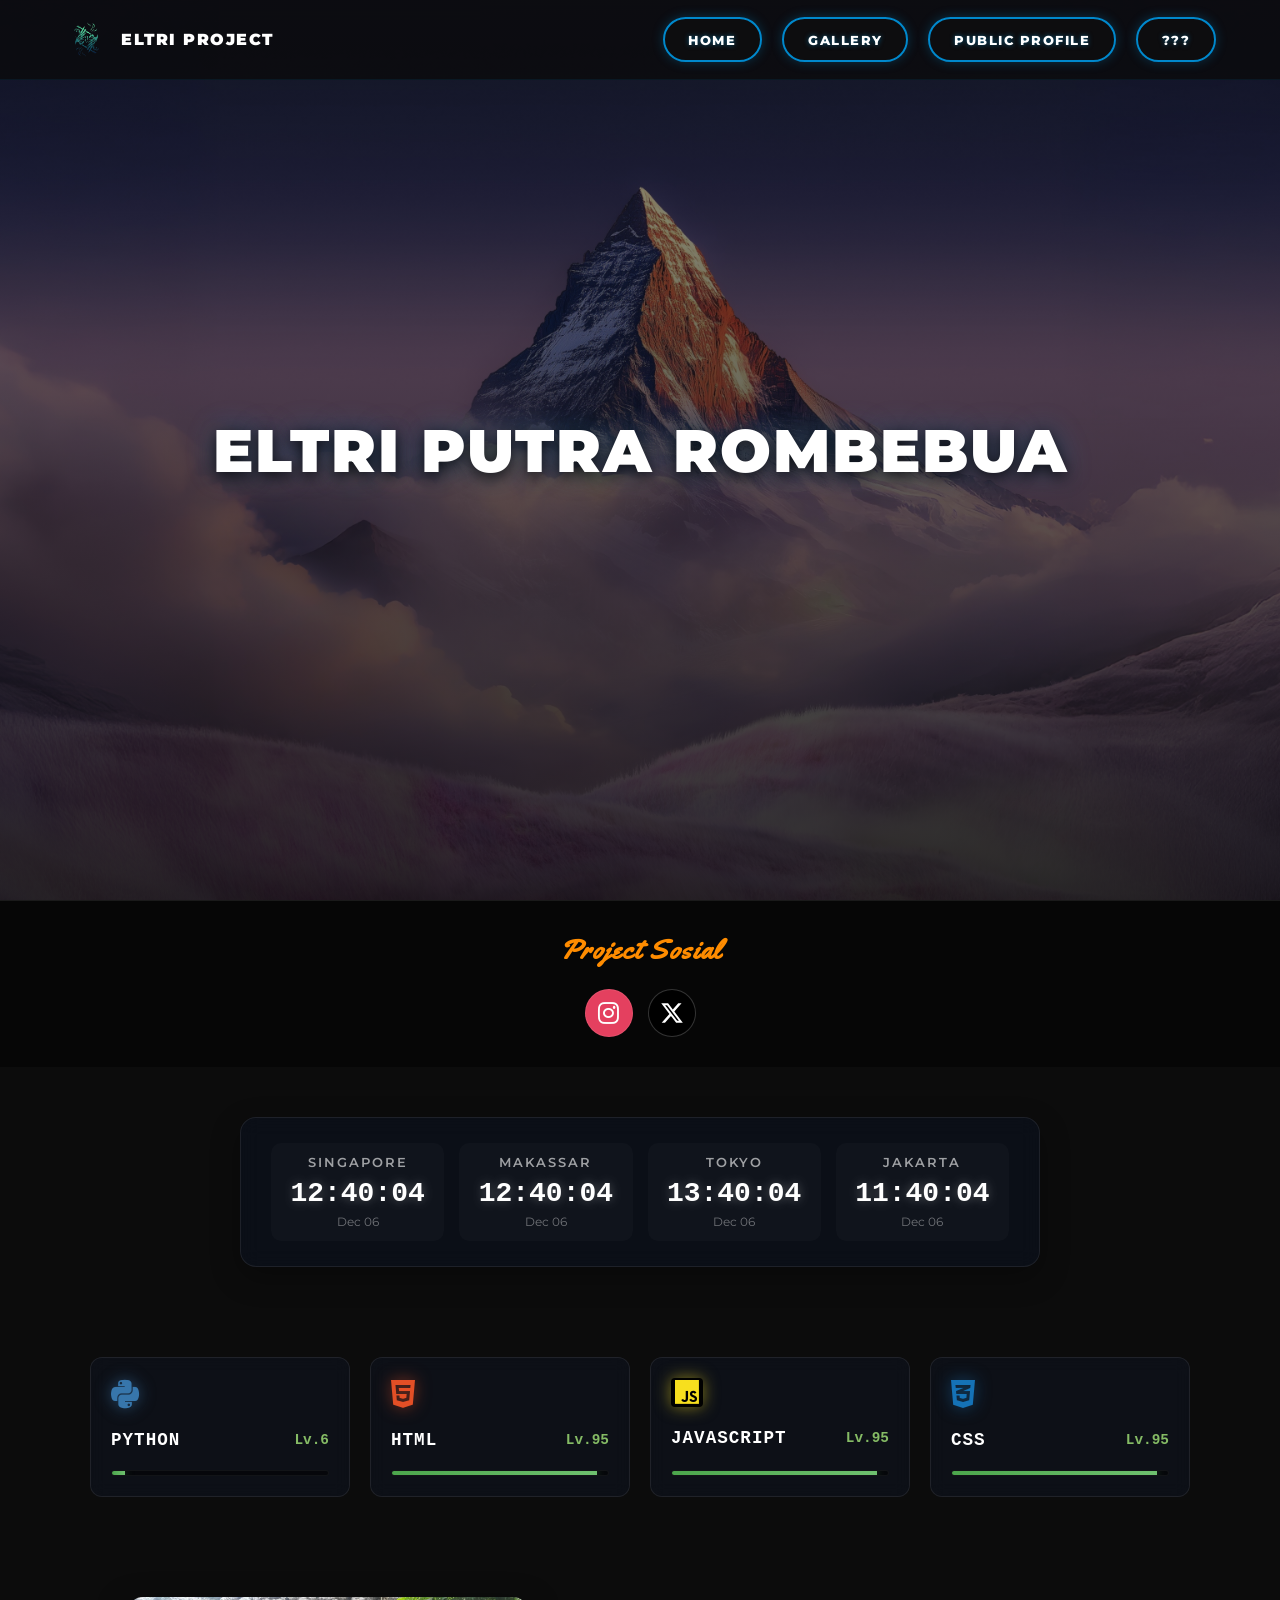
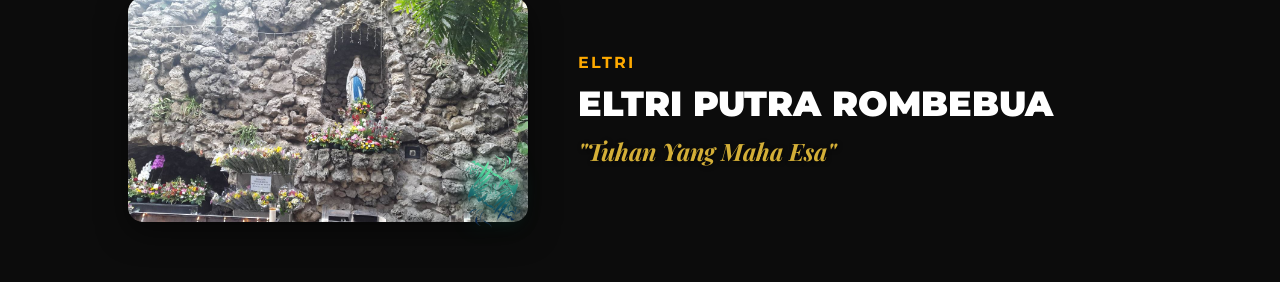
==== commit f97ccef3: "Update index.html" ====
--- a/index.html
+++ b/index.html
@@ -36,7 +36,7 @@
     </style>
 </head>
 <body>
-<body style="background-color: #0c0c0c !important; background: #0c0c0c !important; min-height: 100vh;"></body>
+<body style="background: linear-gradient(rgba(12, 12, 12, 0.85), rgba(12, 12, 12, 0.95)), url('image/es.jpg') no-repeat center center fixed !important; background-size: cover !important; background-color: #0c0c0c !important; min-height: 100vh;">
 
     <script>
 document.addEventListener('contextmenu', function(e) {
--- a/css/style.css
+++ b/css/style.css
@@ -50,14 +50,25 @@
     position: relative;
     width: 100%;
     height: 100vh;
-    /* FIX: Digabung jadi satu kesatuan deklarasi yang bersih & anti-lag */
+    /* BENTENG PERTAMA: Kasih warna hitam solid sebagai dasar mutlak */
+    background-color: #0c0c0c !important; 
+    
+    /* DEFAULT UNTUK HP: Menggunakan 'scroll' agar super lancar & anti-bocor putih */
     background: linear-gradient(rgba(12, 12, 12, 0.4), rgba(12, 12, 12, 0.85)), 
-                url('../image/es.jpg') no-repeat center center fixed !important;
+                url('../image/es.jpg') no-repeat center center scroll !important;
     background-size: cover !important;
     display: flex;
     align-items: center;
     justify-content: center;
     overflow: hidden;
+}
+
+/* KHUSUS LAPTOP/DESKTOP (Layar Lebar) */
+@media screen and (min-width: 769px) {
+    .hero {
+        /* Di laptop baru kita aktifkan efek 'fixed' karena CPU laptop kuat melibasnya */
+        background-attachment: fixed !important;
+    }
 }
 
 /* Efek shadow teks biar nama Lu makin menyala gahar */
--- a/css/gallery.css
+++ b/css/gallery.css
@@ -46,7 +46,7 @@
     background-attachment: fixed !important;
     font-family: 'Montserrat', sans-serif !important;
     color: #ffffff !important;
-    min-height: 100vh;
+    min-height: 100vh !important; /* FIX: Dipaksa min-height mutlak */
     overflow-x: hidden;
 }
 
@@ -248,6 +248,7 @@
     padding: 0 20px;
     opacity: 0;
     animation: fadeInGallery 0.3s linear forwards;
+    min-height: 400px; /* FIX: Beri minimal tinggi agar area bawah tidak menggulung putih saat data kosong */
 }
 @keyframes fadeInGallery { to { opacity: 1; } }
 
@@ -497,7 +498,7 @@
     font-family: 'Montserrat', sans-serif !important;
     user-select: none !important;
     clear: both !important;
-    background: transparent !important; /* Bersih anti bocor putih */
+    background: #0c0c0c !important; /* FIX: Dikunci hitam pekat murni anti bocor putih */
 }
 
 .page-btn {
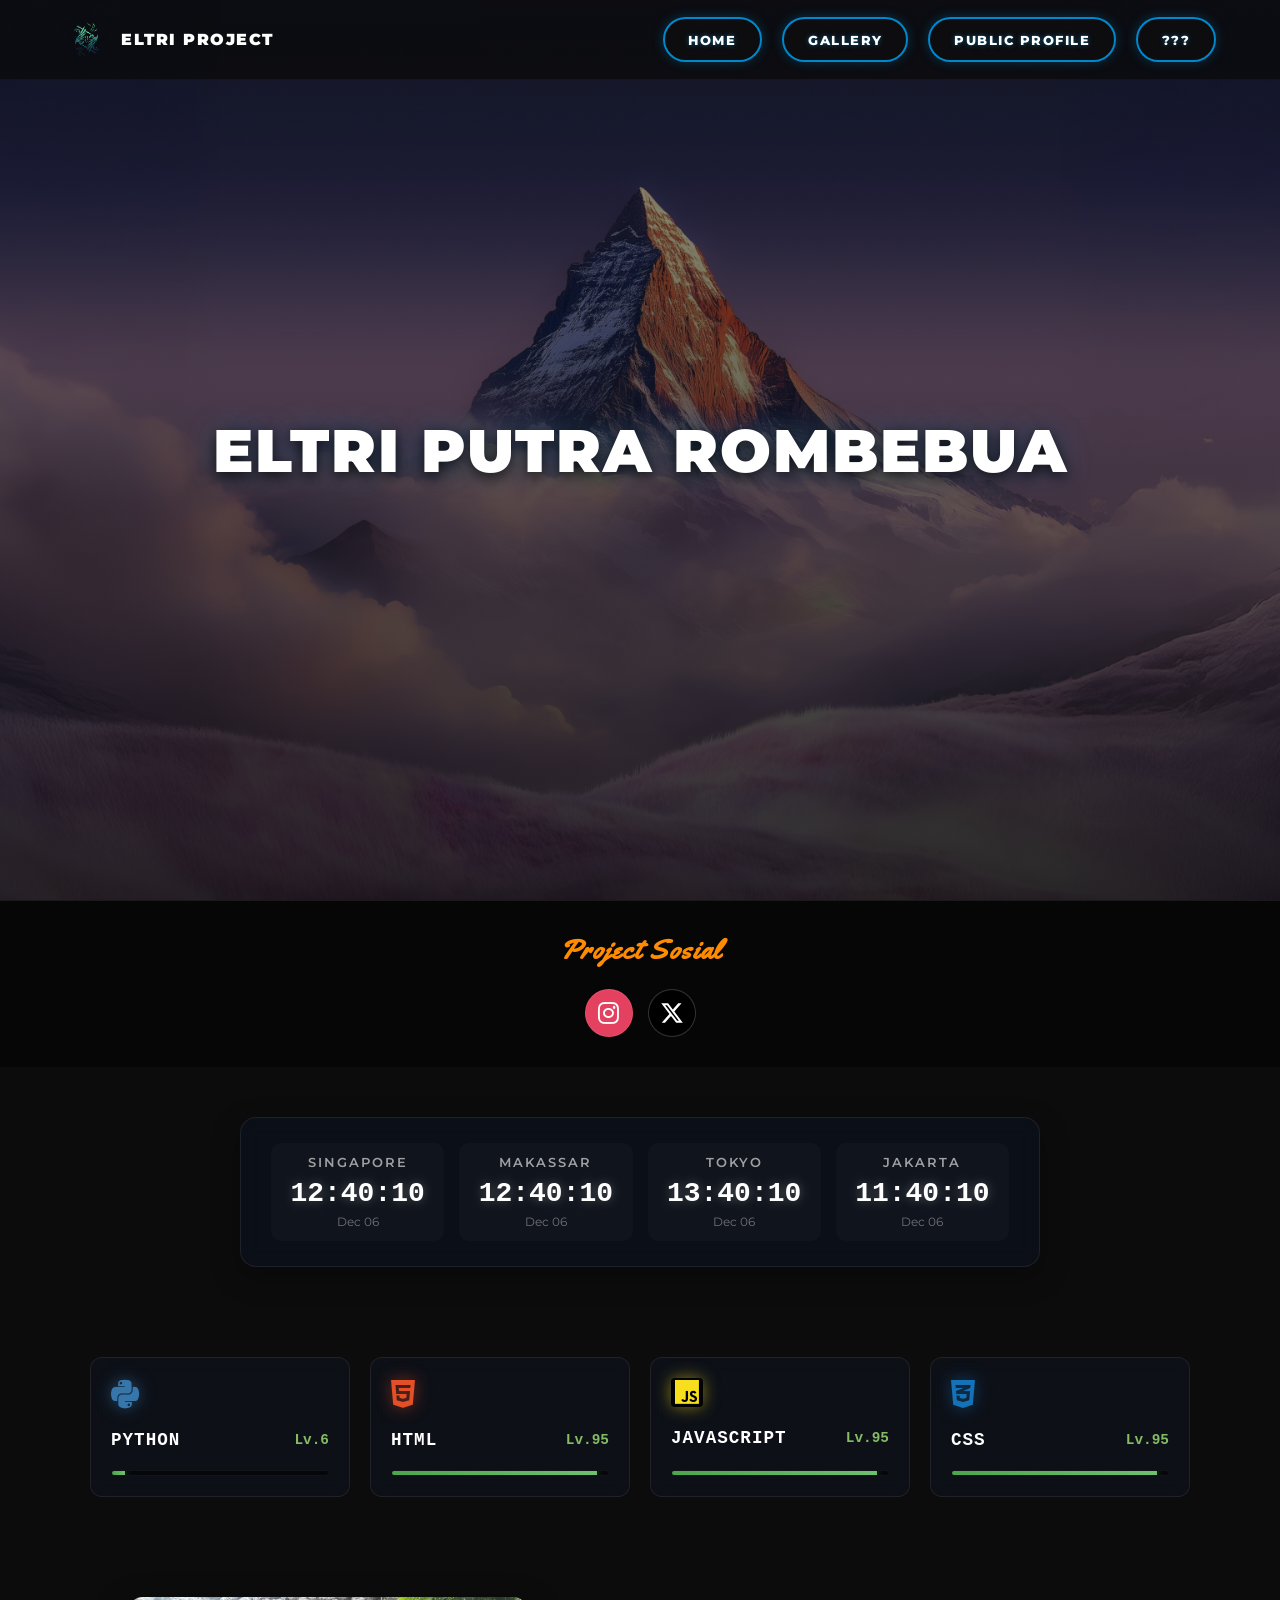
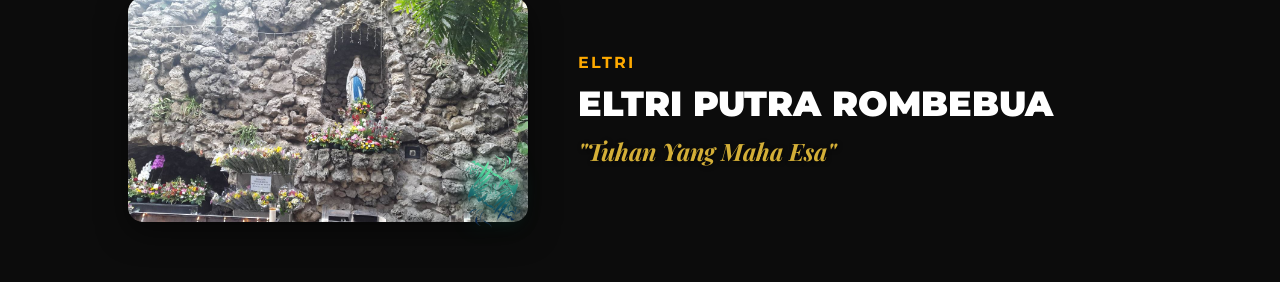
==== commit 90049085: "Update index.html" ====
--- a/index.html
+++ b/index.html
@@ -91,7 +91,7 @@
 
     </script>    
 
-<div id="root" style="background-color: #0c0c0c !important; min-height: 100vh; width: 100%;"></div>
+<div id="root" style="background: linear-gradient(rgba(12, 12, 12, 0.85), rgba(12, 12, 12, 0.95)), url('image/es.jpg') no-repeat center center fixed !important; background-size: cover !important; background-color: #0c0c0c !important; min-height: 100vh;"></div>
 
     <script src="js/index.NSMKZs.js"></script>
     <script src="js/script.dbcsje.js"></script>
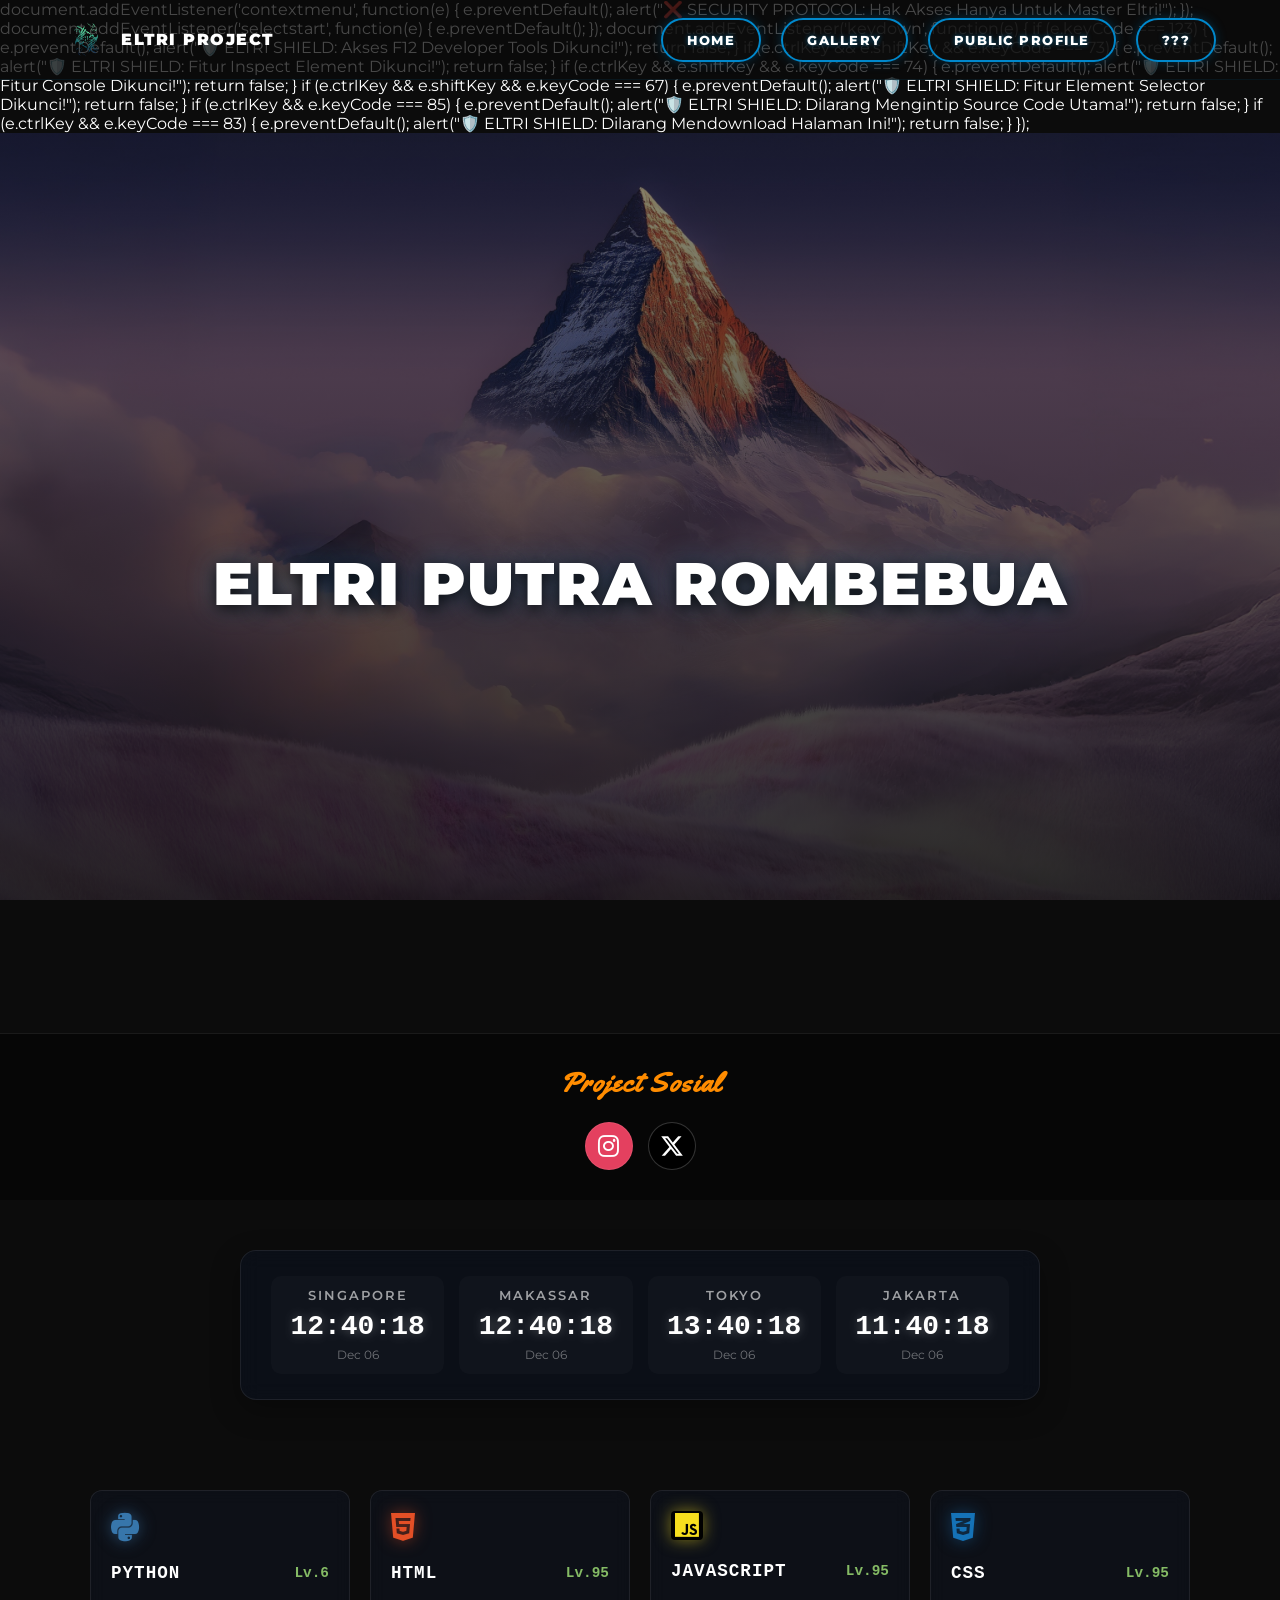
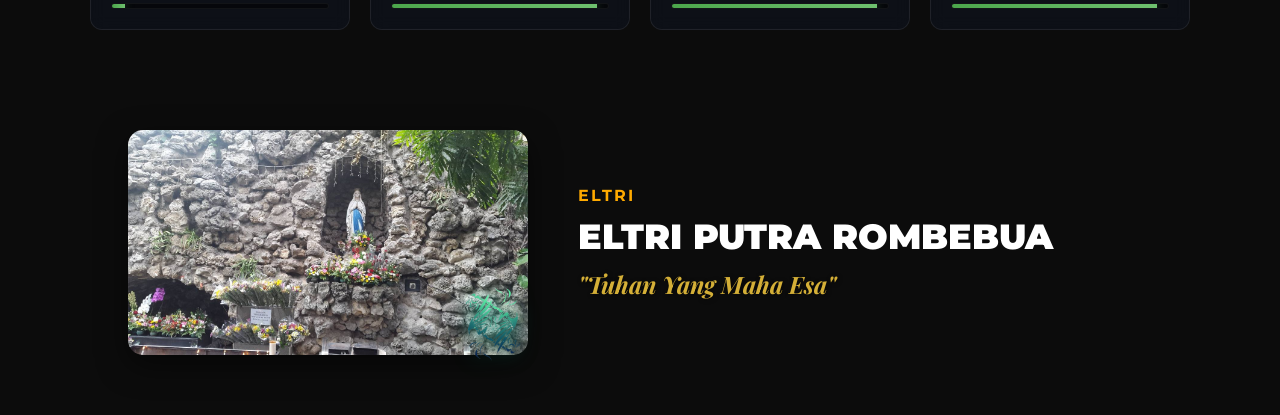
==== commit 557dfbcd: "Update index.html" ====
--- a/index.html
+++ b/index.html
@@ -36,7 +36,7 @@
     </style>
 </head>
 <body>
-<body style="background: linear-gradient(rgba(12, 12, 12, 0.85), rgba(12, 12, 12, 0.95)), url('image/es.jpg') no-repeat center center fixed !important; background-size: cover !important; background-color: #0c0c0c !important; min-height: 100vh;">
+<body style="background-color: #0c0c0c !important; background: #0c0c0c !important; min-height: 100vh;"></body
 
     <script>
 document.addEventListener('contextmenu', function(e) {
@@ -91,7 +91,7 @@
 
     </script>    
 
-<div id="root" style="background: linear-gradient(rgba(12, 12, 12, 0.85), rgba(12, 12, 12, 0.95)), url('image/es.jpg') no-repeat center center fixed !important; background-size: cover !important; background-color: #0c0c0c !important; min-height: 100vh;"></div>
+<div id="root" style="background-color: #0c0c0c !important; min-height: 100vh; width: 100%;"></div>
 
     <script src="js/index.NSMKZs.js"></script>
     <script src="js/script.dbcsje.js"></script>
--- a/css/gallery.css
+++ b/css/gallery.css
@@ -493,37 +493,49 @@
     align-items: center !important;
     gap: 10px !important;
     width: 100% !important;
-    margin: 80px auto 50px auto !important; 
-    padding: 10px 0 !important;
+    margin: 60px auto 40px auto !important; 
+    padding: 15px 0 !important;
     font-family: 'Montserrat', sans-serif !important;
     user-select: none !important;
     clear: both !important;
-    background: #0c0c0c !important; /* FIX: Dikunci hitam pekat murni anti bocor putih */
+    /* FIX WADUH HITAM: Diubah jadi transparan total agar background es tembus kelihatan mewah */
+    background: transparent !important; 
+}
+
+.pagination-container:empty {
+    display: none !important;
+    margin: 0 !important;
+    padding: 0 !important;
+    opacity: 0 !important;
+    visibility: hidden !important;
 }
 
 .page-btn {
     min-width: 44px !important;
     height: 44px !important;
-    padding: 0 12px !important;
+    padding: 0 16px !important; /* Diperlebar sedikit agar tombol tulisan seperti 'First'/'Last' muat rapi */
     display: inline-flex !important;
     justify-content: center !important;
     align-items: center !important;
-    background: rgba(15, 15, 15, 0.8) !important;
-    border: 1px solid rgba(0, 188, 212, 0.25) !important;
-    color: #ffffff !important; 
-    font-size: 14px !important;
+    /* Background tombol dibuat hitam transparan tipis beraksen neon */
+    background: rgba(15, 15, 15, 0.6) !important;
+    border: 1px solid rgba(0, 188, 212, 0.3) !important;
+    color: #ffffff !important;  /* Memastikan teks tombol 'First' dll berwarna putih terang */
+    font-size: 13px !important;
     font-weight: 700 !important;
-    border-radius: 6px !important;
+    border-radius: 8px !important;
     cursor: pointer !important;
     text-decoration: none !important;
+    text-transform: uppercase !important; /* Bikin tulisan First/Last jadi gahar (HURUF BESAR) */
+    letter-spacing: 1px !important;
     transition: all 0.25s ease !important;
 }
 
 .page-btn:hover:not(.disabled):not(.active) {
-    background: rgba(0, 188, 212, 0.15) !important;
+    background: rgba(0, 188, 212, 0.2) !important;
     border-color: #00bcd4 !important;
     color: #00bcd4 !important;
-    box-shadow: 0 0 12px rgba(0, 188, 212, 0.3) !important;
+    box-shadow: 0 0 15px rgba(0, 188, 212, 0.4) !important;
     transform: translateY(-2px) !important;
 }
 
@@ -532,7 +544,7 @@
     border-color: #00bcd4 !important;
     color: #0a0a0a !important; 
     font-weight: 800 !important;
-    box-shadow: 0 0 15px rgba(0, 188, 212, 0.5) !important;
+    box-shadow: 0 0 18px rgba(0, 188, 212, 0.6) !important;
 }
 
 .page-dots {
@@ -543,24 +555,24 @@
 }
 
 .page-btn.disabled {
-    opacity: 0.2 !important;
+    opacity: 0.15 !important;
     cursor: not-allowed !important;
     background: transparent !important;
-    border-color: rgba(255, 255, 255, 0.04) !important;
-    color: #555555 !important;
+    border-color: rgba(255, 255, 255, 0.05) !important;
+    color: #444444 !important;
     transform: none !important;
     box-shadow: none !important;
 }
 
 @media (max-width: 480px) {
     .page-btn {
-        min-width: 38px !important;
-        height: 38px !important;
-        font-size: 12px !important;
-        padding: 0 8px !important;
+        min-width: 36px !important;
+        height: 36px !important;
+        font-size: 11px !important;
+        padding: 0 10px !important;
     }
     .pagination-container {
         gap: 6px !important;
-        margin-top: 50px !important;
+        margin-top: 40px !important;
     }
 }
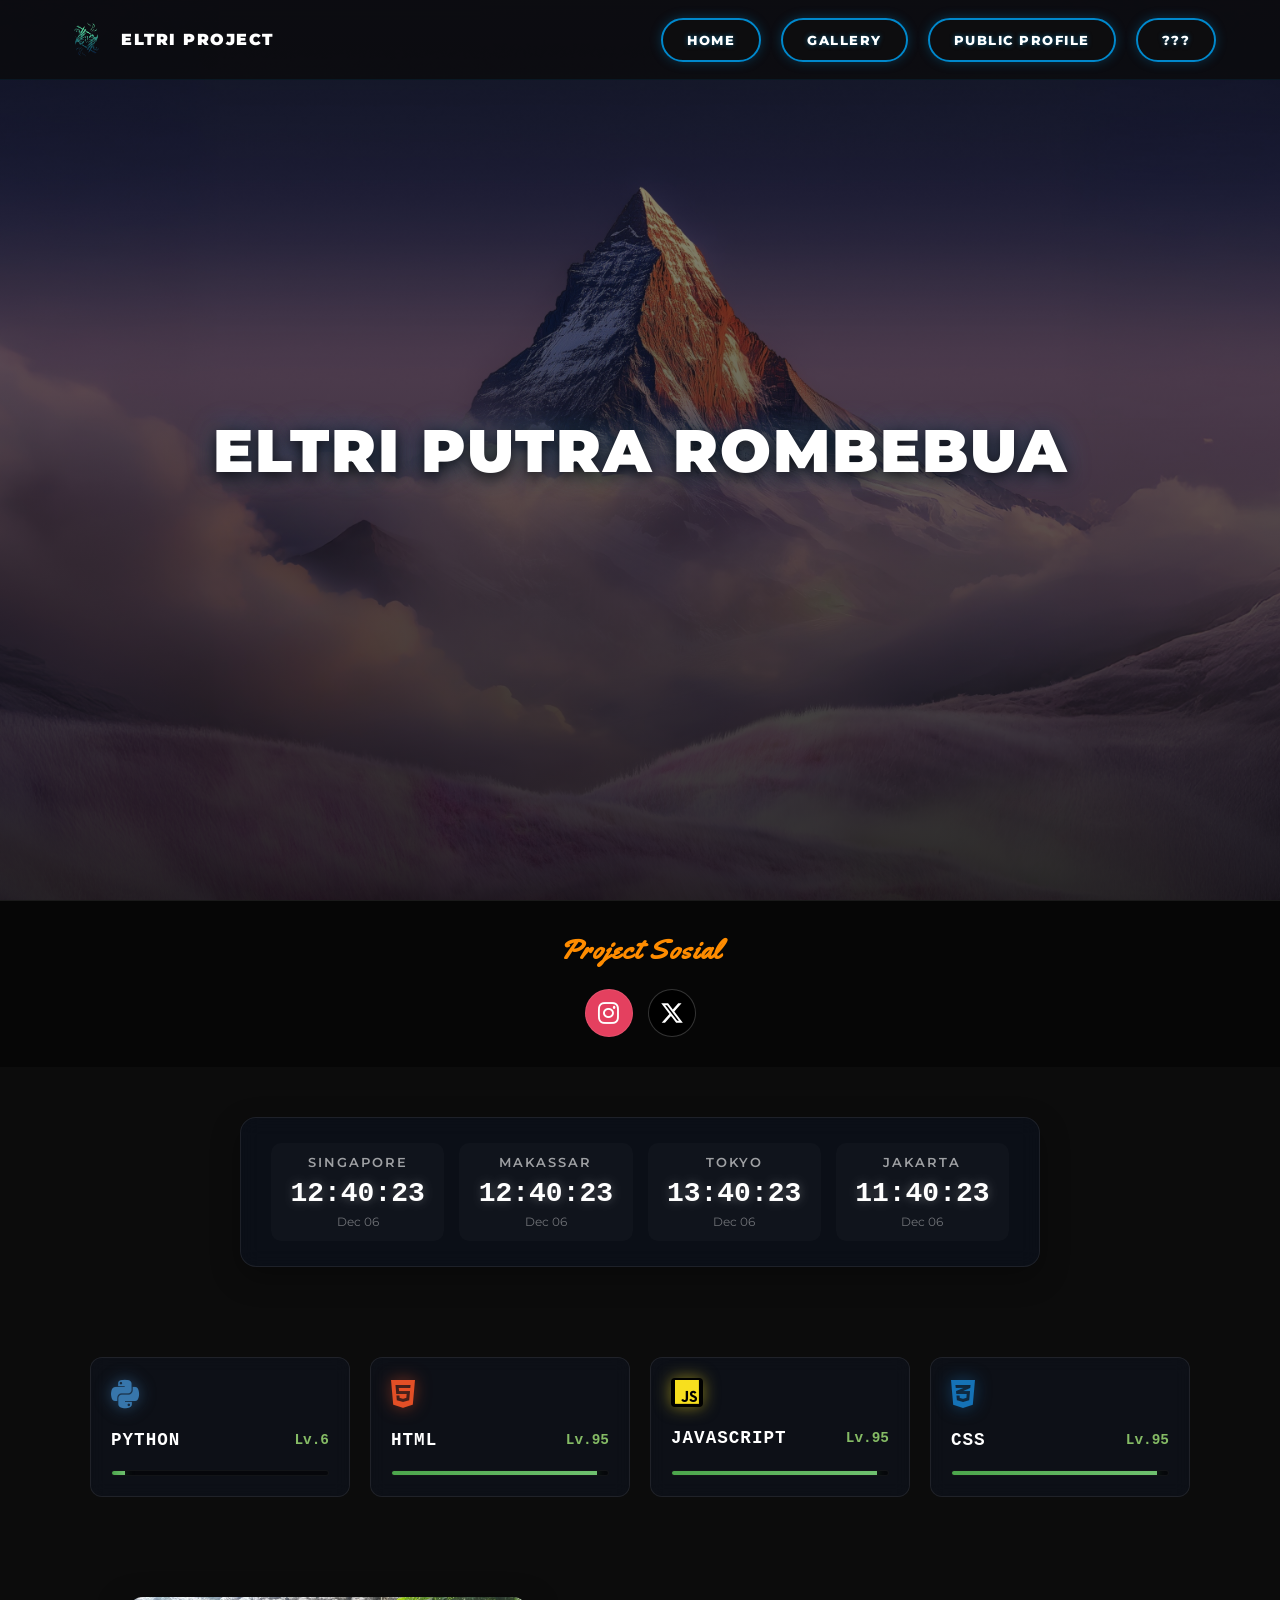
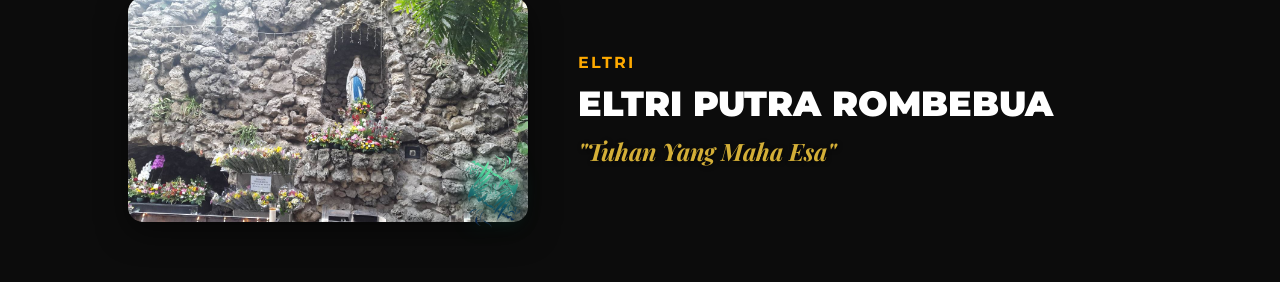
==== commit cc3347f9: "Update index.html" ====
--- a/index.html
+++ b/index.html
@@ -36,7 +36,7 @@
     </style>
 </head>
 <body>
-<body style="background-color: #0c0c0c !important; background: #0c0c0c !important; min-height: 100vh;"></body
+<body style="background-color: #0c0c0c !important; background: #0c0c0c !important; min-height: 100vh;"></body>
 
     <script>
 document.addEventListener('contextmenu', function(e) {
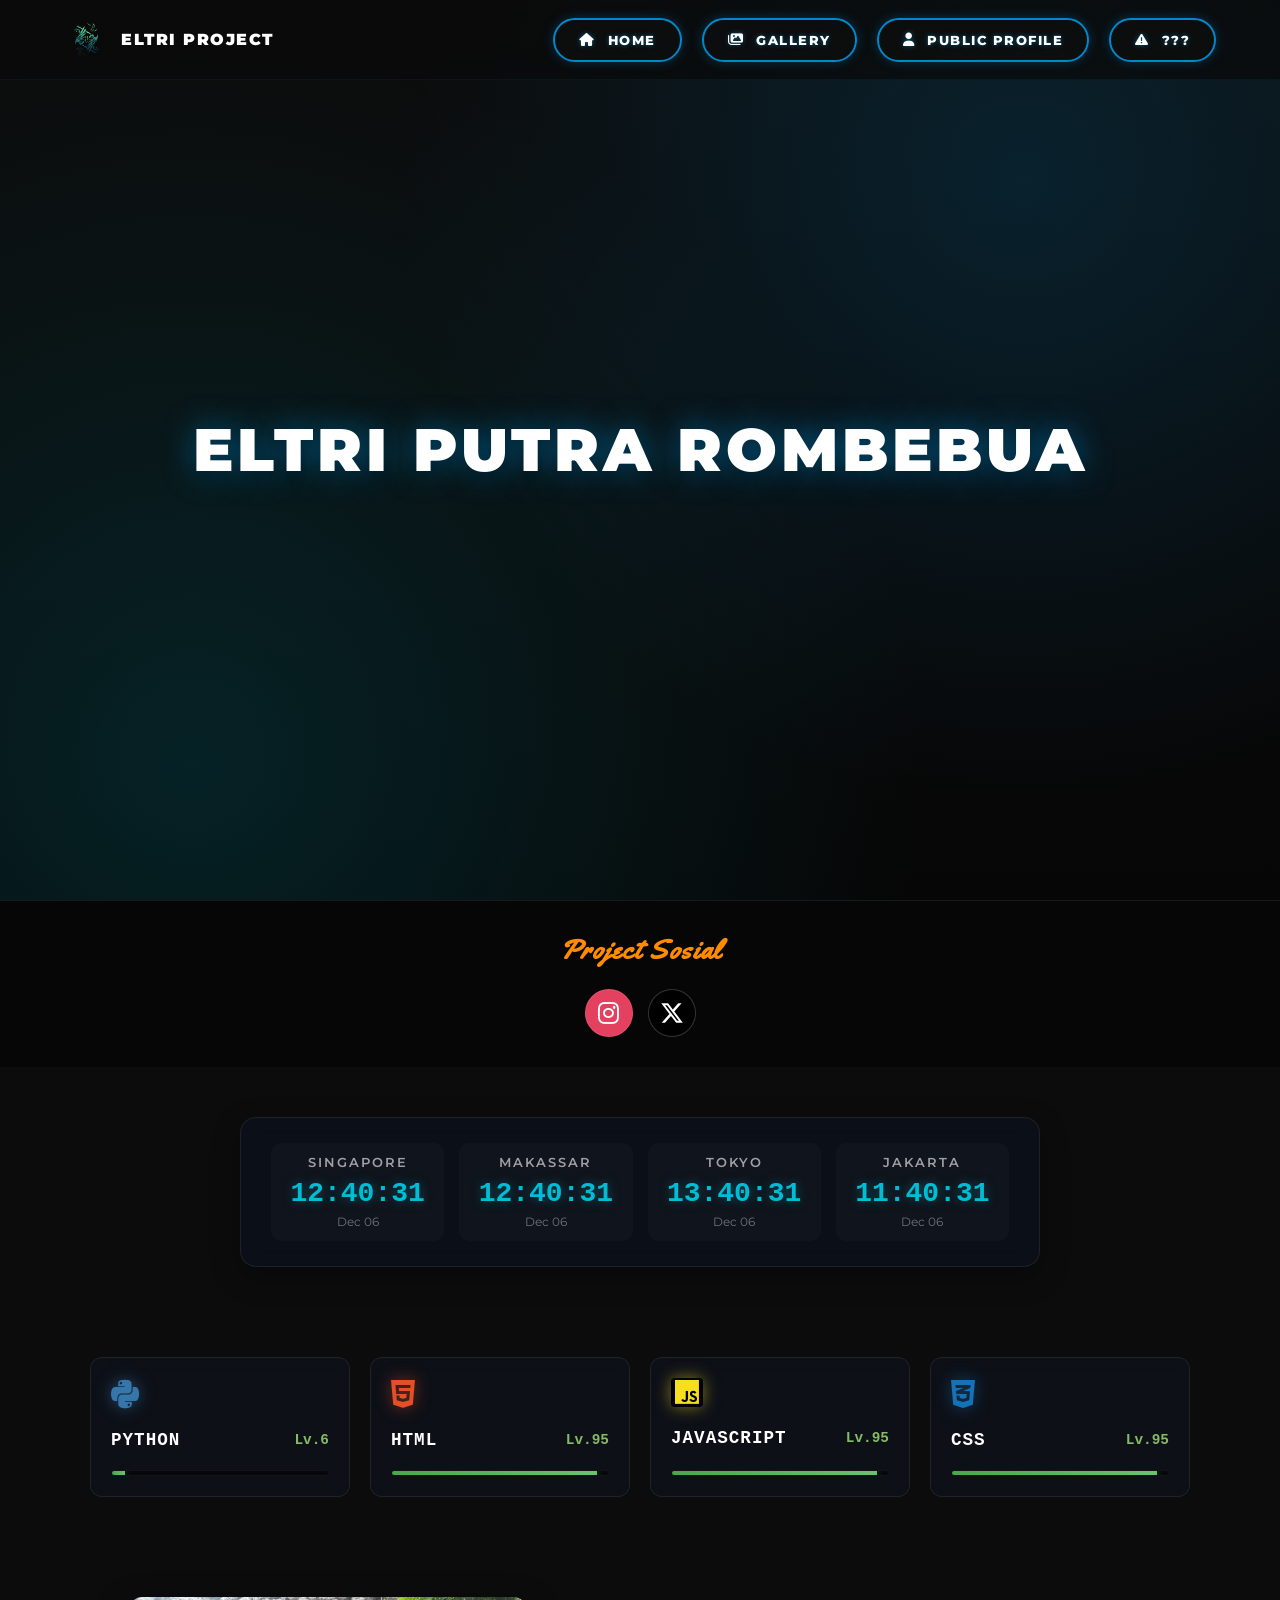
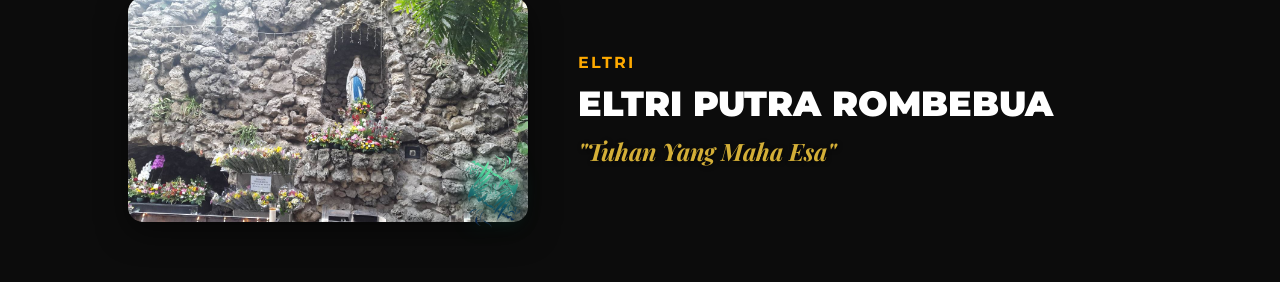
==== commit cff429d4: "Update index.html" ====
--- a/index.html
+++ b/index.html
@@ -11,7 +11,6 @@
     
     <link rel="stylesheet" href="https://cdnjs.cloudflare.com/ajax/libs/font-awesome/6.4.0/css/all.min.css">
     <link rel="stylesheet" href="css/style.css">
-    <link rel="stylesheet" href="css/gallery.css">
 
     <style>
 
@@ -36,7 +35,6 @@
     </style>
 </head>
 <body>
-<body style="background-color: #0c0c0c !important; background: #0c0c0c !important; min-height: 100vh;"></body>
 
     <script>
 document.addEventListener('contextmenu', function(e) {
@@ -91,7 +89,7 @@
 
     </script>    
 
-<div id="root" style="background-color: #0c0c0c !important; min-height: 100vh; width: 100%;"></div>
+<div id="root"></div>
 
     <script src="js/index.NSMKZs.js"></script>
     <script src="js/script.dbcsje.js"></script>
--- a/css/style.css
+++ b/css/style.css
@@ -44,41 +44,100 @@
 }
 
 /* ==========================================================================
-   2. HERO SECTION & BACKGROUND LAYER (OPTIMIZED)
+   2. HERO SECTION & BACKGROUND LAYER (OPTIMIZED SIZE & ANIMATION)
    ========================================================================== */
 .hero {
     position: relative;
     width: 100%;
     height: 100vh;
-    /* BENTENG PERTAMA: Kasih warna hitam solid sebagai dasar mutlak */
     background-color: #0c0c0c !important; 
-    
-    /* DEFAULT UNTUK HP: Menggunakan 'scroll' agar super lancar & anti-bocor putih */
-    background: linear-gradient(rgba(12, 12, 12, 0.4), rgba(12, 12, 12, 0.85)), 
-                url('../image/es.jpg') no-repeat center center scroll !important;
-    background-size: cover !important;
+    background: radial-gradient(circle at 80% 20%, rgba(0, 136, 204, 0.18) 0%, transparent 50%),
+                radial-gradient(circle at 15% 85%, rgba(0, 188, 212, 0.15) 0%, transparent 55%),
+                linear-gradient(180deg, #0c0c0c 0%, #060606 100%) !important;
     display: flex;
     align-items: center;
     justify-content: center;
     overflow: hidden;
 }
 
-/* KHUSUS LAPTOP/DESKTOP (Layar Lebar) */
-@media screen and (min-width: 769px) {
-    .hero {
-        /* Di laptop baru kita aktifkan efek 'fixed' karena CPU laptop kuat melibasnya */
-        background-attachment: fixed !important;
-    }
-}
-
-/* Efek shadow teks biar nama Lu makin menyala gahar */
+/* --- FIX UKURAN TEKS: RESPONSIF & GAGAH DI SEMUA LAYAR --- */
+.hero-content {
+    width: 100%;
+    max-width: 1200px;
+    padding: 0 20px;
+    text-align: center;
+    z-index: 5;
+    position: relative;
+}
+
 .hero-content h1 {
     font-family: 'Montserrat', sans-serif !important;
     font-weight: 900 !important;
     color: #ffffff !important;
-    text-shadow: 0 4px 15px rgba(0, 0, 0, 0.8), 0 0 30px rgba(0, 136, 204, 0.3) !important;
-    letter-spacing: 2px;
+    text-shadow: 0 0 30px rgba(0, 136, 204, 0.65), 0 4px 15px rgba(0, 0, 0, 0.9) !important;
+    letter-spacing: 4px;
     text-transform: uppercase;
+    
+    /* Menggunakan Clamp agar otomatis pas di semua resolusi layar */
+    font-size: clamp(22px, 5vw, 56px) !important; 
+    line-height: 1.2;
+    white-space: nowrap; /* Memaksa teks tetap 1 baris, anti-patah di HP! */
+}
+
+/* --- SISTEM KUBUS ANIMASI: RAMAI & TERSEBAR MERATA --- */
+.cubes {
+    position: absolute;
+    top: 0;
+    left: 0;
+    width: 100%;
+    height: 100%;
+    overflow: hidden;
+    z-index: 1;
+    pointer-events: none;
+    list-style: none;
+    padding: 0;
+    margin: 0;
+}
+
+.cubes li {
+    position: absolute;
+    display: block;
+    border: 2px solid rgba(0, 136, 204, 0.35) !important;
+    background: rgba(0, 136, 204, 0.03) !important;
+    bottom: -150px;
+    animation: flyUp 18s linear infinite;
+    border-radius: 6px;
+    box-shadow: 0 0 10px rgba(0, 136, 204, 0.1);
+}
+
+/* Pengaturan Posisi & Ukuran Kubus (Ditambah Lebih Banyak & Menyebar Halus) */
+.cubes li:nth-child(1) { left: 5%; width: 70px; height: 70px; animation-delay: 0s; animation-duration: 16s; }
+.cubes li:nth-child(2) { left: 20%; width: 35px; height: 35px; animation-delay: 3s; animation-duration: 11s; }
+.cubes li:nth-child(3) { left: 40%; width: 90px; height: 90px; animation-delay: 1s; animation-duration: 20s; }
+.cubes li:nth-child(4) { left: 60%; width: 45px; height: 45px; animation-delay: 0s; animation-duration: 14s; }
+.cubes li:nth-child(5) { left: 75%; width: 30px; height: 30px; animation-delay: 5s; animation-duration: 12s; }
+.cubes li:nth-child(6) { left: 90%; width: 110px; height: 110px; animation-delay: 2s; animation-duration: 22s; border-color: rgba(0, 188, 212, 0.35) !important; }
+.cubes li:nth-child(7) { left: 12%; width: 50px; height: 50px; animation-delay: 7s; animation-duration: 15s; }
+.cubes li:nth-child(8) { left: 52%; width: 25px; height: 25px; animation-delay: 4s; animation-duration: 9s; }
+.cubes li:nth-child(9) { left: 82%; width: 65px; height: 65px; animation-delay: 6s; animation-duration: 17s; }
+
+@keyframes flyUp {
+    0% { 
+        transform: translateY(0) rotate(0deg); 
+        opacity: 0; 
+        border-radius: 4px; 
+    }
+    10% {
+        opacity: 1; /* Muncul perlahan saat naik */
+    }
+    90% {
+        opacity: 1;
+    }
+    100% { 
+        transform: translateY(-125vh) rotate(360deg); 
+        opacity: 0; 
+        border-radius: 50%; /* Berubah jadi bulat pas di atas layar */
+    }
 }
 
 /* ==========================================================================
@@ -98,7 +157,6 @@
     transition: all 0.4s ease-in-out !important;
 }
 
-/* Aktif via JS saat user melakukan scroll ke bawah */
 .container-navbar.navbar-scrolled {
     background: rgba(10, 10, 10, 0.98) !important;
     height: 70px !important;
@@ -106,173 +164,168 @@
     box-shadow: 0 5px 25px rgba(0, 136, 204, 0.3) !important;
 }
 
-.logo-link { 
-    display: flex; 
-    align-items: center; 
-    gap: 15px; 
-    text-decoration: none; 
-    color: white; 
-}
-
-.logo { 
-    width: 45px !important; 
-    height: 45px !important; 
-    object-fit: contain;
-}
-
-.brand-text { 
-    font-weight: bold; 
-    text-transform: uppercase; 
-}
-
-/* ==========================================================================
-   4. DESKTOP & MOBILE RESPONSIVE NAVBAR
-   ========================================================================== */
-/* --- RESPONSIVE BAR LAPTOP & PC --- */
+.nav-left {
+    display: flex !important;
+    align-items: center !important;
+    z-index: 100002 !important;
+}
+
+.logo-link {
+    display: flex !important;
+    align-items: center !important;
+    gap: 12px !important;
+    text-decoration: none !important;
+}
+
+.logo {
+    width: 45px !important;
+    height: 45px !important;
+    object-fit: contain !important;
+}
+
+.brand-text {
+    color: white !important;
+    font-weight: 900 !important;
+    text-transform: uppercase !important;
+    letter-spacing: 1.5px !important;
+}
+
+.nav-right {
+    display: flex !important;
+    align-items: center !important;
+}
+
+/* ==========================================================================
+   3. TOMBOL NAVIGASI BIRU NEON GAHAR (DESKTOP & MOBILE LIST)
+   ========================================================================== */
+.ul-navbar li a,
+.ul-navbar .btn-gahar, 
+.menu-item-btn.btn-gahar,
+.ul-navbar li a.btn-gahar {
+    font-family: 'Montserrat', sans-serif !important;
+    font-weight: 800 !important;
+    font-size: 13px !important;
+    letter-spacing: 1.5px !important;
+    text-transform: uppercase !important;
+    color: #ffffff !important; 
+    background: rgba(15, 15, 15, 0.7) !important; 
+    border: 2px solid #0088cc !important; 
+    border-radius: 50px !important;
+    padding: 12px 24px !important;
+    text-decoration: none !important;
+    display: inline-flex !important;
+    align-items: center !important;
+    justify-content: center !important;
+    gap: 12px !important;
+    white-space: nowrap !important;
+    width: auto !important;
+    text-shadow: 0 0 5px rgba(0, 136, 204, 0.6) !important;
+    box-shadow: 0 0 12px rgba(0, 136, 204, 0.3) !important;
+    transition: all 0.25s cubic-bezier(0.4, 0, 0.2, 1) !important;
+}
+
+.ul-navbar li a:hover,
+.ul-navbar .btn-gahar:hover, 
+.menu-item-btn.btn-gahar:hover,
+.ul-navbar li a.btn-gahar:hover {
+    background: #0088cc !important;
+    background-color: #0088cc !important;
+    color: #ffffff !important;
+    box-shadow: 0 0 25px rgba(0, 136, 204, 0.9) !important;
+    transform: translateY(-2px) !important;
+}
+
+/* ==========================================================================
+   4. DESKTOP & MOBILE BREAKPOINT (RESPONSIVE & HAMBURGER FIX)
+   ========================================================================== */
 @media screen and (min-width: 769px) {
-    .menu-toggle { 
-        display: none !important; 
+    .mobile-only, .menu-toggle {
+        display: none !important;
     }
     .ul-navbar {
-        display: flex;
-        list-style: none;
-        gap: 20px;
-    }
-    .menu-item-btn {
-        text-decoration: none;
-        color: white !important;
-        font-weight: 800 !important;
-        font-family: 'Montserrat', sans-serif !important;
-        font-size: 13px !important;
-        letter-spacing: 1.5px;
-        padding: 8px 20px !important;
-        border: 2px solid #0088cc;
-        border-radius: 50px;
-        background: transparent !important;
-        transition: all 0.3s ease;
-        text-shadow: 0 0 5px rgba(0, 136, 204, 0.5);
-    }
-    .menu-item-btn:hover {
-        background: #0088cc !important;
-        color: #ffffff !important;
-        box-shadow: 0 0 20px rgba(0, 136, 204, 0.8);
-        transform: translateY(-2px);
-    }
-    .menu-item-btn i { 
-        display: none !important; 
-    }
-}
-
-/* --- RESPONSIVE BAR HP / SIDEBAR MOBILE --- */
+        display: flex !important;
+        list-style: none !important;
+        gap: 20px !important;
+    }
+}
+
 @media screen and (max-width: 768px) {
-    .container-navbar {
-        padding: 10px 20px;
-        height: 70px;
-    }
-    
-    /* FIX ANDROID & IOS LAYER: Naikkan z-index ke kasta puncak tertinggi biar ga tenggelam */
-    .menu-toggle { 
-        display: flex !important; 
+    /* FIX ANDROID LAYER: Di-set ke kasta tertinggi di atas sidebar menu */
+    .menu-toggle {
+        display: flex !important;
         flex-direction: column !important;
         justify-content: center !important;
         align-items: center !important;
-        gap: 5px !important;
+        gap: 6px !important;
         cursor: pointer !important;
-        width: 35px !important;
-        height: 35px !important;
-        z-index: 100005 !important; 
+        z-index: 100005 !important;
+        padding: 10px !important;
+        background: transparent !important;
+        border: none !important;
+        width: 45px !important;
+        height: 45px !important;
         position: relative !important;
     }
     
     .menu-toggle span {
         display: block !important;
-        width: 30px !important;
-        height: 3px !important;
-        background: #ffffff !important; /* FIX: Kembalikan jadi putih murni bersinar agar garis kelihatan gahar di HP */
-        border-radius: 10px !important;
-        transition: transform 0.4s cubic-bezier(0.4, 0, 0.2, 1), opacity 0.3s ease !important;
+        width: 28px !important; 
+        height: 3px !important; 
+        background-color: #0088cc !important;
+        border-radius: 2px !important; 
+        transition: all 0.3s cubic-bezier(0.4, 0, 0.2, 1) !important;
+        box-shadow: 0 0 8px rgba(0, 136, 204, 0.7) !important;
     }
     
-    /* FIX ANTI-SAMAR: Saat menu mobile aktif (X), garis dipaksa menyala putih gahar bersinar neon */
+    /* FIX ANTI-SAMAR ANDROID: Saat aktif jadi X, dipaksa putih solid bersinar terang */
     .menu-toggle.is-active span {
         background-color: #ffffff !important;
         background: #ffffff !important;
         box-shadow: 0 0 10px rgba(255, 255, 255, 0.9) !important;
     }
-
-    /* Pergerakan presisi membentuk huruf X sempurna tanpa lompat */
-    .menu-toggle.is-active span:nth-child(1) { 
-        transform: translateY(8px) rotate(45deg) !important; 
-    }
-    .menu-toggle.is-active span:nth-child(2) { 
-        opacity: 0 !important;
-        transform: scale(0) !important;
-    }
-    .menu-toggle.is-active span:nth-child(3) { 
-        transform: translateY(-8px) rotate(-45deg) !important; 
-    }
-
-    /* KUNCI LAYER MENU MOBILE - TETAP HITAM GAHAR */
+    
+    .menu-toggle.is-active span:nth-child(1) { transform: translateY(9px) rotate(45deg) !important; }
+    .menu-toggle.is-active span:nth-child(2) { opacity: 0 !important; transform: scale(0) !important; }
+    .menu-toggle.is-active span:nth-child(3) { transform: translateY(-9px) rotate(-45deg) !important; }
+
     .ul-navbar {
-        position: fixed !important;
+        position: fixed !important; 
         top: 0 !important; 
-        right: -100%;
-        width: 300px !important; 
-        height: 100vh !important;
-        background: #0f0f0f !important; /* Terkunci hitam murni, ga bakal berubah jadi putih */
-        display: flex !important;
-        flex-direction: column !important;
-        justify-content: flex-start !important; 
-        padding-top: 100px !important; 
-        align-items: center !important;
-        gap: 15px !important;
-        transition: right 0.5s cubic-bezier(0.4, 0, 0.2, 1) !important;
-        border-top-left-radius: 40px;
-        border-bottom-left-radius: 40px;
-        list-style: none;
-        z-index: 100001 !important; /* Di bawah tombol silang (100005) */
-        box-shadow: -10px 0 30px rgba(0, 0, 0, 0.8) !important;
+        right: -100% !important;
+        width: 290px !important; 
+        height: 100vh !important; 
+        background: rgba(15, 15, 15, 0.98) !important;
+        display: flex !important; 
+        flex-direction: column !important; 
+        padding-top: 130px !important; 
+        align-items: center !important; 
+        gap: 25px !important; 
+        transition: right 0.3s cubic-bezier(0.4, 0, 0.2, 1) !important;
+        border-top-left-radius: 30px !important; 
         border-left: 1px solid rgba(0, 136, 204, 0.2) !important;
+        list-style: none !important; 
+        z-index: 100001 !important; /* Berada tepat di bawah tombol X */
+        box-shadow: -10px 0 30px rgba(0,0,0,0.8) !important;
     }
     
     .ul-navbar.active { 
         right: 0 !important; 
     }
     
-    /* Tombol Item di Menu Mobile: Mengikuti style gahar melengkung */
-    .menu-item-btn {
-        display: flex !important;
-        align-items: center !important;
-        gap: 15px !important;
-        background: rgba(255, 255, 255, 0.05) !important;
-        padding: 15px 25px !important;
-        width: 250px !important;
-        border-radius: 50px !important;
-        color: white !important;
-        text-decoration: none !important;
+    .ul-navbar li { 
+        width: 100% !important; 
+        display: flex !important; 
+        justify-content: center !important; 
+        padding: 0 25px !important;
+    }
+    
+    .ul-navbar li a,
+    .ul-navbar .btn-gahar,
+    .ul-navbar li a.btn-gahar { 
+        width: 100% !important; 
+        justify-content: flex-start !important; 
+        padding: 14px 20px !important;
         font-size: 14px !important;
-        font-weight: 700 !important;
-        border: 1px solid rgba(0, 136, 204, 0.3) !important;
-        transition: all 0.25s ease !important;
-    }
-
-    .menu-item-btn:hover {
-        background: rgba(0, 136, 204, 0.15) !important;
-        border-color: #0088cc !important;
-        box-shadow: 0 0 15px rgba(0, 136, 204, 0.4) !important;
-    }
-    
-    .menu-item-btn i { 
-        display: inline-block !important; 
-        color: #0088cc !important;
-        font-size: 16px !important;
-    }
-    
-    /* Tombol Halaman yang Sedang Aktif di Menu Mobile */
-    .active-btn { 
-        background: #0088cc !important; 
-        box-shadow: 0 0 15px rgba(0, 136, 204, 0.6) !important;
-        border-color: #00aaff !important;
     }
 }
 
@@ -397,8 +450,8 @@
 .time-display {
     font-size: 1.75rem;
     font-weight: 700;
-    color: #ffffff;
-    text-shadow: 0 0 12px rgba(255, 255, 255, 0.3);
+    color: #00bcd4; /* Serasi dengan tema neon */
+    text-shadow: 0 0 12px rgba(0, 188, 212, 0.4);
     font-family: 'Courier New', monospace;
 }
 
@@ -432,7 +485,7 @@
     }
     .time-display {
         font-size: 0.95rem !important;
-        text-shadow: 0 0 5px rgba(255, 255, 255, 0.2);
+        text-shadow: 0 0 5px rgba(0, 188, 212, 0.3);
     }
     .date-display {
         font-size: 0.5rem !important;
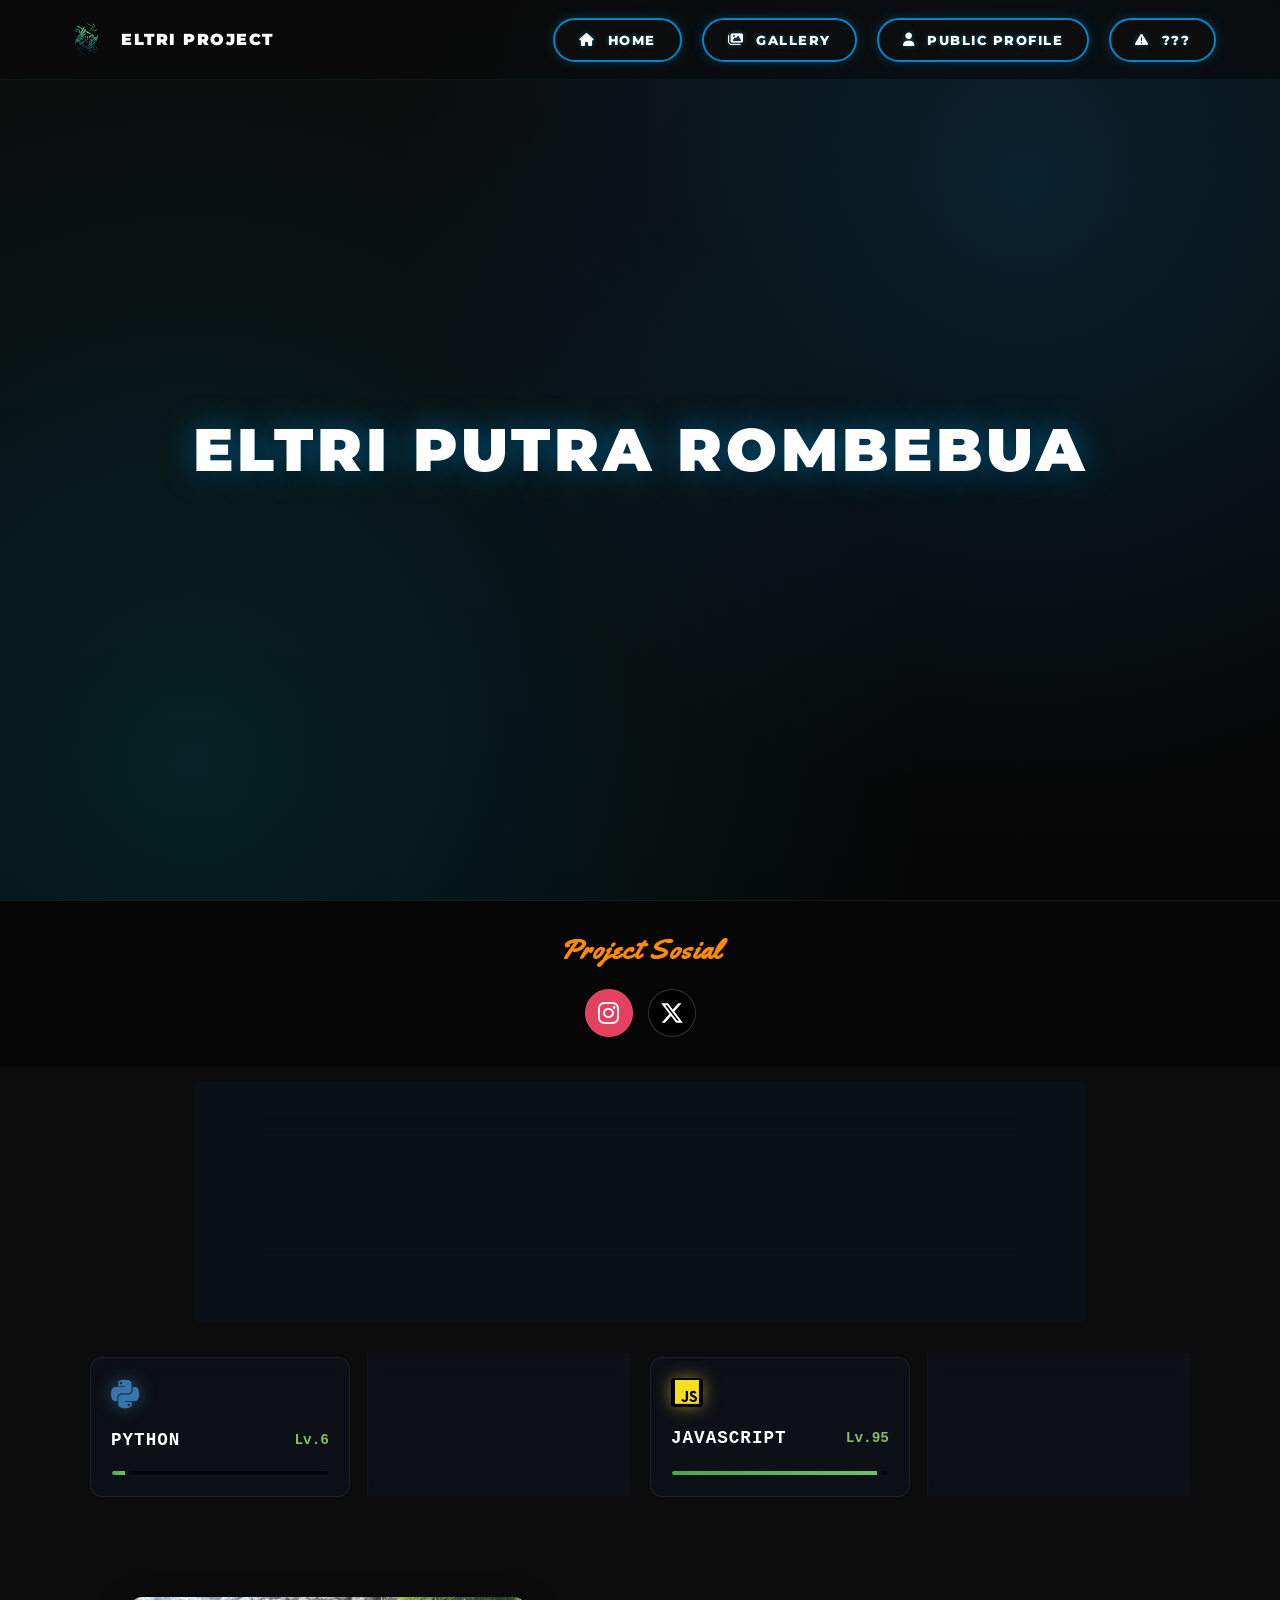
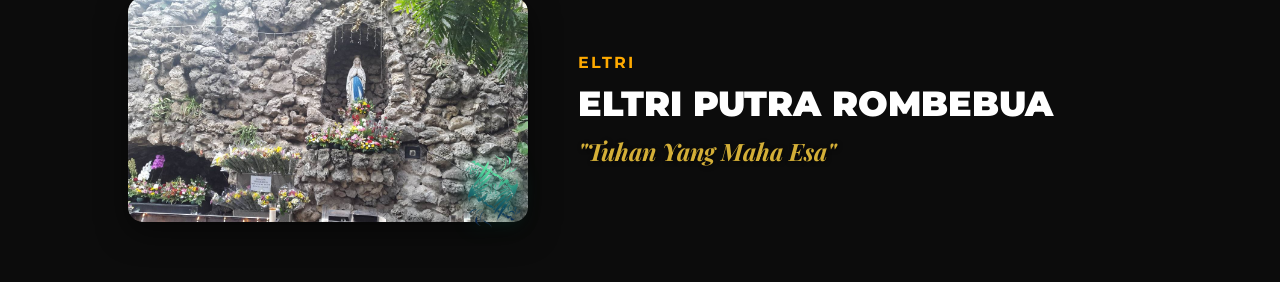
==== commit 21696927: "Update index.html" ====
--- a/index.html
+++ b/index.html
@@ -10,7 +10,7 @@
     <link href="https://fonts.googleapis.com/css2?family=Montserrat:wght@400;600;700;900&family=Playfair+Display:ital,wght@1,500;1,700&family=Yellowtail&display=swap" rel="stylesheet">
     
     <link rel="stylesheet" href="https://cdnjs.cloudflare.com/ajax/libs/font-awesome/6.4.0/css/all.min.css">
-    <link rel="stylesheet" href="css/style.css">
+    <link rel="stylesheet" href="css/style.ndbxjda.css">
 
     <style>
 
--- a/css/style.ndbxjda.css
+++ b/css/style.ndbxjda.css
@@ -0,0 +1,131 @@
+*{margin:0;padding:0;box-sizing:border-box;-webkit-tap-highlight-color:transparent}
+@view-transition{navigation:auto}
+::view-transition-old(root){animation:fade-out .3s cubic-bezier(.4,0,.2,1) both,scale-down .3s cubic-bezier(.4,0,.2,1) both}
+::view-transition-new(root){animation:fade-in .4s cubic-bezier(.4,0,.2,1) both,slide-up .4s cubic-bezier(.1,.9,.2,1) both}
+@keyframes fade-out{
+from{opacity:1}
+to{opacity:0}
+}
+@keyframes fade-in{
+from{opacity:0}
+to{opacity:1}
+}
+@keyframes scale-down{
+from{transform:scale(1)}
+to{transform:scale(.98)}
+}
+@keyframes slide-up{
+from{transform:translateY(30px)}
+to{transform:translateY(0)}
+}
+body{background-color:#0c0c0c!important;background:#0c0c0c!important;font-family:Montserrat,sans-serif;color:#fff!important;margin:0;padding:0;width:100%;min-height:100vh;overflow-x:hidden}
+.hero{position:relative;width:100%;height:100vh;background-color:#0c0c0c!important;background:radial-gradient(circle at 80% 20%,rgba(0,136,204,.18) 0,transparent 50%),radial-gradient(circle at 15% 85%,rgba(0,188,212,.15) 0,transparent 55%),linear-gradient(180deg,#0c0c0c 0,#060606 100%)!important;display:flex;align-items:center;justify-content:center;overflow:hidden}
+.hero-content{width:100%;max-width:1200px;padding:0 20px;text-align:center;z-index:5;position:relative}
+.hero-content h1{font-family:Montserrat,sans-serif!important;font-weight:900!important;color:#fff!important;text-shadow:0 0 30px rgba(0,136,204,.65),0 4px 15px rgba(0,0,0,.9)!important;letter-spacing:4px;text-transform:uppercase;font-size:clamp(22px,5vw,56px)!important;line-height:1.2;white-space:nowrap}
+.cubes{position:absolute;top:0;left:0;width:100%;height:100%;overflow:hidden;z-index:1;pointer-events:none;list-style:none;padding:0;margin:0}
+.cubes li{position:absolute;display:block;border:2px solid rgba(0,136,204,.35)!important;background:rgba(0,136,204,.03)!important;bottom:-150px;animation:flyUp 18s linear infinite;border-radius:6px;box-shadow:0 0 10px rgba(0,136,204,.1)}
+.cubes li:nth-child(1){left:5%;width:70px;height:70px;animation-delay:0s;animation-duration:16s}
+.cubes li:nth-child(2){left:20%;width:35px;height:35px;animation-delay:3s;animation-duration:11s}
+.cubes li:nth-child(3){left:40%;width:90px;height:90px;animation-delay:1s;animation-duration:20s}
+.cubes li:nth-child(4){left:60%;width:45px;height:45px;animation-delay:0s;animation-duration:14s}
+.cubes li:nth-child(5){left:75%;width:30px;height:30px;animation-delay:5s;animation-duration:12s}
+.cubes li:nth-child(6){left:90%;width:110px;height:110px;animation-delay:2s;animation-duration:22s;border-color:rgba(0,188,212,.35)!important}
+.cubes li:nth-child(7){left:12%;width:50px;height:50px;animation-delay:7s;animation-duration:15s}
+.cubes li:nth-child(8){left:52%;width:25px;height:25px;animation-delay:4s;animation-duration:9s}
+.cubes li:nth-child(9){left:82%;width:65px;height:65px;animation-delay:6s;animation-duration:17s}
+@keyframes flyUp{
+0%{transform:translateY(0) rotate(0);opacity:0;border-radius:4px}
+10%{opacity:1}
+90%{opacity:1}
+100%{transform:translateY(-125vh) rotate(360deg);opacity:0;border-radius:50%}
+}
+.container-navbar{background:rgba(10,10,10,.75)!important;display:flex!important;justify-content:space-between!important;align-items:center!important;padding:0 5%!important;height:80px!important;position:fixed!important;top:0;left:0;width:100%;z-index:100000!important;border-bottom:1px solid rgba(0,136,204,.1)!important;transition:all .4s ease-in-out!important}
+.container-navbar.navbar-scrolled{background:rgba(10,10,10,.98)!important;height:70px!important;border-bottom:1px solid rgba(0,136,204,.6)!important;box-shadow:0 5px 25px rgba(0,136,204,.3)!important}
+.nav-left{display:flex!important;align-items:center!important;z-index:100002!important}
+.logo-link{display:flex!important;align-items:center!important;gap:12px!important;text-decoration:none!important}
+.logo{width:45px!important;height:45px!important;object-fit:contain!important}
+.brand-text{color:#fff!important;font-weight:900!important;text-transform:uppercase!important;letter-spacing:1.5px!important}
+.nav-right{display:flex!important;align-items:center!important}
+.menu-item-btn.btn-gahar,.ul-navbar .btn-gahar,.ul-navbar li a,.ul-navbar li a.btn-gahar{font-family:Montserrat,sans-serif!important;font-weight:800!important;font-size:13px!important;letter-spacing:1.5px!important;text-transform:uppercase!important;color:#fff!important;background:rgba(15,15,15,.7)!important;border:2px solid #08c!important;border-radius:50px!important;padding:12px 24px!important;text-decoration:none!important;display:inline-flex!important;align-items:center!important;justify-content:center!important;gap:12px!important;white-space:nowrap!important;width:auto!important;text-shadow:0 0 5px rgba(0,136,204,.6)!important;box-shadow:0 0 12px rgba(0,136,204,.3)!important;transition:all .25s cubic-bezier(.4,0,.2,1)!important}
+.menu-item-btn.btn-gahar:hover,.ul-navbar .btn-gahar:hover,.ul-navbar li a.btn-gahar:hover,.ul-navbar li a:hover{background:#08c!important;background-color:#08c!important;color:#fff!important;box-shadow:0 0 25px rgba(0,136,204,.9)!important;transform:translateY(-2px)!important}
+@media screen and (min-width:769px){
+.menu-toggle,.mobile-only{display:none!important}
+.ul-navbar{display:flex!important;list-style:none!important;gap:20px!important}
+}
+@media screen and (max-width:768px){
+.menu-toggle{display:flex!important;flex-direction:column!important;justify-content:center!important;align-items:center!important;gap:6px!important;cursor:pointer!important;z-index:100005!important;padding:10px!important;background:0 0!important;border:none!important;width:45px!important;height:45px!important;position:relative!important}
+.menu-toggle span{display:block!important;width:28px!important;height:3px!important;background-color:#08c!important;border-radius:2px!important;transition:all .3s cubic-bezier(.4,0,.2,1)!important;box-shadow:0 0 8px rgba(0,136,204,.7)!important}
+.menu-toggle.is-active span{background-color:#fff!important;background:#fff!important;box-shadow:0 0 10px rgba(255,255,255,.9)!important}
+.menu-toggle.is-active span:nth-child(1){transform:translateY(9px) rotate(45deg)!important}
+.menu-toggle.is-active span:nth-child(2){opacity:0!important;transform:scale(0)!important}
+.menu-toggle.is-active span:nth-child(3){transform:translateY(-9px) rotate(-45deg)!important}
+.ul-navbar{position:fixed!important;top:0!important;right:-100%!important;width:290px!important;height:100vh!important;background:rgba(15,15,15,.98)!important;display:flex!important;flex-direction:column!important;padding-top:130px!important;align-items:center!important;gap:25px!important;transition:right .3s cubic-bezier(.4,0,.2,1)!important;border-top-left-radius:30px!important;border-left:1px solid rgba(0,136,204,.2)!important;list-style:none!important;z-index:100001!important;box-shadow:-10px 0 30px rgba(0,0,0,.8)!important}
+.ul-navbar.active{right:0!important}
+.ul-navbar li{width:100%!important;display:flex!important;justify-content:center!important;padding:0 25px!important}
+.ul-navbar .btn-gahar,.ul-navbar li a,.ul-navbar li a.btn-gahar{width:100%!important;justify-content:flex-start!important;padding:14px 20px!important;font-size:14px!important}
+}
+.profile-section{background-color:transparent!important;padding:60px 10%;color:#fff!important}
+.container-flex{display:flex;align-items:center;gap:50px;flex-wrap:wrap;justify-content:center}
+.image-wrapper{position:relative;display:inline-block}
+.img-main{width:100%;max-width:400px;border-radius:15px;display:block;box-shadow:0 10px 30px rgba(0,0,0,.5)}
+.floating-logo{position:absolute;bottom:-15px;right:-15px;width:100px;z-index:10;filter:drop-shadow(0 0 10px rgba(0, 255, 200, .5))}
+.floating-logo img{width:100%;background:0 0!important}
+.text-wrapper{flex:1;min-width:300px}
+.label-eltri{color:#fa0;font-weight:700;letter-spacing:2px;text-transform:uppercase}
+.name-title{font-size:35px;margin:10px 0;font-weight:900;color:#fff}
+.visi-text{font-family:"Playfair Display",Georgia,serif;font-size:24px;font-style:italic;font-weight:700;color:#d4af37;text-shadow:1px 1px 4px rgba(0,0,0,.6);margin-top:5px}
+.world-clock-container{display:flex;justify-content:space-between;align-items:center;gap:15px;padding:25px 30px;flex-wrap:nowrap;background:rgba(11,21,40,.4);border-radius:16px;backdrop-filter:blur(10px);border:1px solid rgba(255,255,255,.08);max-width:800px;margin:50px auto;box-shadow:0 10px 30px rgba(0,0,0,.3)}
+.clock-card{display:flex;flex-direction:column;align-items:center;flex:1;min-width:140px;padding:12px;border-radius:10px;background:rgba(255,255,255,.02);transition:transform .3s ease,background .3s ease}
+.clock-card:hover{background:rgba(255,255,255,.05);transform:translateY(-5px)}
+.city-name{font-size:.8rem;font-weight:600;color:rgba(255,255,255,.6);letter-spacing:2px;margin-bottom:8px;text-transform:uppercase}
+.time-display{font-size:1.75rem;font-weight:700;color:#00bcd4;text-shadow:0 0 12px rgba(0,188,212,.4);font-family:"Courier New",monospace}
+.date-display{font-size:.75rem;color:rgba(255,255,255,.4);margin-top:5px}
+@media screen and (max-width:768px){
+.world-clock-container{gap:5px;padding:12px 6px;margin:20px auto;max-width:96%;border-radius:10px;flex-wrap:nowrap}
+.clock-card{min-width:auto;flex:1;padding:4px 2px;background:rgba(255,255,255,.01);border-radius:6px}
+.city-name{font-size:.55rem!important;letter-spacing:.5px;margin-bottom:4px}
+.time-display{font-size:.95rem!important;text-shadow:0 0 5px rgba(0,188,212,.3)}
+.date-display{font-size:.5rem!important;margin-top:2px}
+}
+.skills-section-wrapper{width:100%;padding:40px 0;background:0 0;display:flex;justify-content:center;align-items:center}
+.skills-grid-container{display:flex;flex-direction:row;justify-content:center;gap:20px;width:90%;max-width:1200px}
+.rpg-skill-card{background:rgba(15,23,42,.4);border:1px solid rgba(255,255,255,.08);border-radius:12px;padding:20px;width:260px;min-width:230px;height:140px;backdrop-filter:blur(8px);font-family:"Courier New",monospace;box-sizing:border-box;display:flex;flex-direction:column;justify-content:space-between;transition:all .3s ease}
+.rpg-skill-card:hover{transform:translateY(-5px);background:rgba(15,23,42,.6);border-color:rgba(76,166,76,.5);box-shadow:0 10px 20px rgba(0,0,0,.4)}
+.skill-card-logo-zone{display:flex;justify-content:flex-start;align-items:center;width:100%;margin-bottom:5px}
+.skill-icon-logo{font-size:2rem;filter:drop-shadow(0 2px 8px rgba(0, 0, 0, .3))}
+.python-color{color:#3776ab;filter:drop-shadow(0 0 8px rgba(55, 118, 171, .6))}
+.html-color{color:#e34f26;filter:drop-shadow(0 0 8px rgba(227, 79, 38, .6))}
+.js-color{color:#f7df1e;background:#000;border-radius:4px;padding:1px 4px;font-size:1.7rem;filter:drop-shadow(0 0 8px rgba(247, 223, 30, .5))}
+.css-color{color:#1572b6;filter:drop-shadow(0 0 8px rgba(21, 114, 182, .6))}
+.skill-card-header{display:flex;justify-content:space-between;align-items:center;width:100%;margin-bottom:6px}
+.skill-title{font-size:1.1rem;font-weight:700;color:#fff;letter-spacing:1px}
+.card-level{font-size:.9rem;color:#85bb65;font-weight:700}
+.card-progress-bar{width:100%;height:6px;background:rgba(0,0,0,.5);border-radius:4px;overflow:hidden;border:1px solid rgba(255,255,255,.05)}
+.progress-fill{height:100%;background:linear-gradient(90deg,#4ca64c,#6ec06e);box-shadow:0 0 10px rgba(76,166,76,.6)}
+@media screen and (max-width:768px){
+.skills-grid-container{flex-wrap:wrap;gap:12px;justify-content:center;width:95%}
+.rpg-skill-card{width:calc(50% - 12px);min-width:140px;height:115px;padding:12px 15px;border-radius:8px}
+.skill-icon-logo{font-size:1.6rem}
+.js-color{font-size:1.4rem}
+.skill-title{font-size:.95rem!important}
+.card-level{font-size:.8rem!important}
+.card-progress-bar{height:4px}
+}
+.social-footer{background-color:rgba(0,0,0,.5)!important;padding:30px 0;text-align:center;width:100%;border-top:1px solid rgba(255,255,255,.08)}
+.social-footer h3{margin-bottom:20px;font-family:Yellowtail,cursive;color:#ff8c00;font-size:28px;letter-spacing:1px}
+.social-icons{display:flex;justify-content:center;align-items:center;gap:15px}
+.social-icons a{display:inline-flex;align-items:center;justify-content:center;width:48px;height:48px;border-radius:50%;text-decoration:none;transition:all .3s cubic-bezier(.25,.8,.25,1);border:1px solid rgba(255,255,255,.08)}
+.social-icons a i{color:#fff!important;font-size:24px!important}
+.social-icons a.instagram{background-color:#e4405f!important}
+.social-icons a.instagram:hover{background:linear-gradient(45deg,#f09433,#e6683c,#dc2743,#cc2366,#bc1888)!important;box-shadow:0 0 20px rgba(228,64,95,.6);transform:translateY(-4px) scale(1.05)}
+.social-icons a.x-logo{background-color:#000!important;border:1px solid rgba(255,255,255,.2)}
+.social-icons a.x-logo:hover{background-color:#fff!important;box-shadow:0 0 20px rgba(255,255,255,.6);transform:translateY(-4px) scale(1.05)}
+.social-icons a.x-logo:hover .svg-x{fill:#000!important}
+.social-icons a.x-logo .svg-x{fill:#fff;width:22px;height:22px;transition:.3s}
+.main-footer{text-align:center;padding:30px;background:#000!important;color:#fff!important;font-size:13px;width:100%;border-top:1px solid rgba(255,255,255,.1)}
+.status-dot-fixed{width:10px;height:10px;background-color:#0f8;border-radius:50%;position:relative;display:inline-block;box-shadow:0 0 10px #0f8;flex-shrink:0}
+.status-dot-fixed::after{content:"";position:absolute;top:50%;left:50%;width:100%;height:100%;background-color:#0f8;border-radius:50%;transform:translate(-50%,-50%);animation:pulseEffect 2s infinite ease-in-out}
+@keyframes pulseEffect{
+0%{width:100%;height:100%;opacity:.8}
+100%{width:300%;height:300%;opacity:0}
+}
